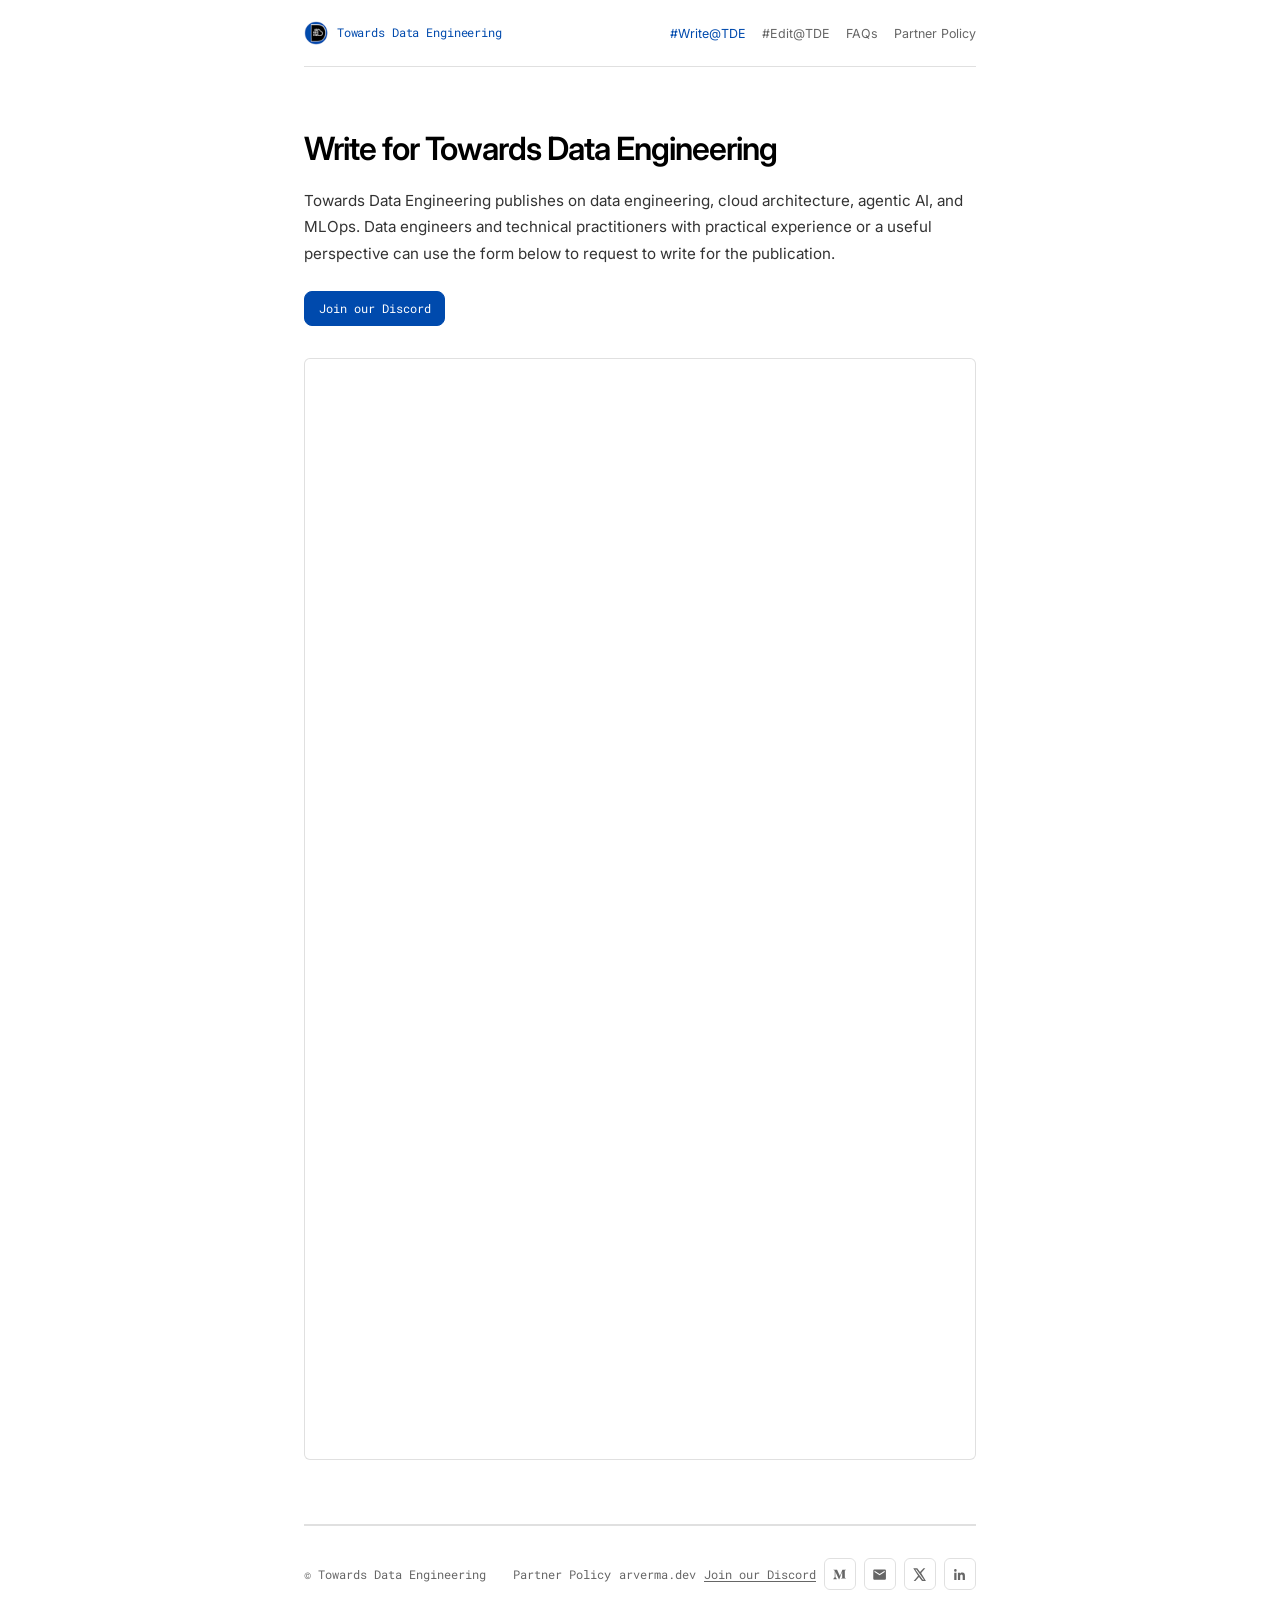
==== index.html @ 9c921762 "feat: improve site SEO metadata and accessibility" ====
<!DOCTYPE html>
<html lang="en">
  <head>
    <meta charset="utf-8" />
    <meta name="viewport" content="width=device-width, initial-scale=1" />
    <title>Write for Us | Towards Data Engineering Medium Publication</title>
    <meta
      name="description"
      content="Write for us at Towards Data Engineering, a Medium publication for practical data engineering, cloud, AI, and MLOps stories."
    />
    <meta name="robots" content="index, follow" />
    <link rel="canonical" href="https://tde.arverma.dev/" />
    <meta property="og:type" content="website" />
    <meta property="og:site_name" content="Towards Data Engineering" />
    <meta property="og:title" content="Write for Us | Towards Data Engineering Medium Publication" />
    <meta
      property="og:description"
      content="Write for us at Towards Data Engineering, a Medium publication for practical data engineering, cloud, AI, and MLOps stories."
    />
    <meta property="og:url" content="https://tde.arverma.dev/" />
    <meta property="og:image" content="https://tde.arverma.dev/assets/icon-192.png" />
    <meta name="twitter:card" content="summary" />
    <meta name="twitter:title" content="Write for Towards Data Engineering" />
    <meta
      name="twitter:description"
      content="Submit a writer request to publish practical data engineering, cloud, AI systems, and MLOps stories."
    />
    <meta name="twitter:image" content="https://tde.arverma.dev/assets/icon-192.png" />
    <script type="application/ld+json">
      {
        "@context": "https://schema.org",
        "@graph": [
          {
            "@type": "Organization",
            "@id": "https://tde.arverma.dev/#organization",
            "name": "Towards Data Engineering",
            "url": "https://tde.arverma.dev/",
            "logo": "https://tde.arverma.dev/assets/icon-192.png",
            "email": "towardsdataengg@gmail.com",
            "sameAs": [
              "https://medium.com/towards-data-engineering",
              "https://x.com/TowardsDataEngg",
              "https://www.linkedin.com/company/towards-data-engineering/"
            ]
          },
          {
            "@type": "WebSite",
            "@id": "https://tde.arverma.dev/#website",
            "url": "https://tde.arverma.dev/",
            "name": "Towards Data Engineering",
            "publisher": { "@id": "https://tde.arverma.dev/#organization" }
          },
          {
            "@type": "WebPage",
            "@id": "https://tde.arverma.dev/#webpage",
            "url": "https://tde.arverma.dev/",
            "name": "Write for Us | Towards Data Engineering Medium Publication",
            "description": "Write for us at Towards Data Engineering, a Medium publication for practical data engineering, cloud, AI, and MLOps stories.",
            "isPartOf": { "@id": "https://tde.arverma.dev/#website" },
            "about": { "@id": "https://tde.arverma.dev/#organization" }
          }
        ]
      }
    </script>
    <link rel="icon" href="assets/favicon-32.png" type="image/png" sizes="32x32" />
    <link rel="icon" href="assets/favicon.png" type="image/png" sizes="any" />
    <link rel="apple-touch-icon" href="assets/apple-touch-icon.png" />
    <link rel="preconnect" href="https://fonts.googleapis.com" />
    <link rel="preconnect" href="https://fonts.gstatic.com" crossorigin />
    <link
      href="https://fonts.googleapis.com/css2?family=Inter:wght@400;500;600&family=Roboto+Mono:wght@400;500&display=swap"
      rel="stylesheet"
    />
    <link rel="stylesheet" href="css/global.css" />
  </head>
  <body>
    <a class="skip-link" href="#main">Skip to content</a>
    <div class="page">
      <nav class="nav" aria-label="Primary">
        <a class="nav-brand" href="/">
          <img
            class="nav-mark"
            src="assets/favicon-32.png"
            width="28"
            height="28"
            alt="Towards Data Engineering logo"
          />
          <span class="nav-logo">Towards Data Engineering</span>
        </a>
        <ul class="nav-links">
          <li><a href="/" aria-current="page">#Write@TDE</a></li>
          <li><a href="editors.html">#Edit@TDE</a></li>
          <li><a href="faqs.html">FAQs</a></li>
          <li><a href="partner-policy.html">Partner Policy</a></li>
        </ul>
      </nav>

      <main id="main">
        <header class="hero">
          <h1 class="hero-name">Write for Towards Data Engineering</h1>
          <p class="hero-bio">
            Towards Data Engineering publishes on data engineering, cloud
            architecture, agentic AI, and MLOps. Data engineers and technical
            practitioners with practical experience or a useful perspective can
            use the form below to request to write for the publication.
          </p>
          <a data-discord-link class="discord-button" href="#">Join our Discord</a>
          <div class="form-embed">
            <iframe
              src="https://docs.google.com/forms/d/e/1FAIpQLSeVCp8TaDkdbPjp7aX94Ck4LaxaVjkb65P8IfoFq_Y25jFF8w/viewform?embedded=true"
              title="Writer request form"
              loading="lazy"
            >
              Loading…
            </iframe>
          </div>
        </header>
      </main>

      <footer class="footer">
        <span>© Towards Data Engineering</span>
        <div class="footer-links">
          <a href="partner-policy.html">Partner Policy</a>
          <a href="https://arverma.dev/">arverma.dev</a>
          <a data-discord-link class="discord-link" href="#">Join our Discord</a>
          <a
            class="icon-link"
            href="https://medium.com/towards-data-engineering"
            target="_blank"
            rel="noopener noreferrer"
            aria-label="Medium"
            title="Medium"
          >
            <svg viewBox="0 0 24 24" aria-hidden="true">
              <path
                d="M4.07 6.18c.1-.4-.1-.8-.5-.95L2.2 4.6v-.35h5.8l4.48 9.85 3.94-9.85H22v.35l-1.55.75c-.13.05-.2.18-.2.32v10.9c0 .14.07.27.2.32l1.5.75v.35h-7.56v-.35l1.56-.76c.15-.07.15-.14.15-.32V7.7l-4.6 11.66h-.62L5.35 7.7v7.82c-.04.3.06.61.28.83l2.06 2.5v.35H2v-.35l2.06-2.5c.21-.22.3-.53.26-.83V6.18z"
              />
            </svg>
          </a>
          <a
            class="icon-link"
            href="mailto:towardsdataengg@gmail.com"
            aria-label="Email"
            title="Email"
          >
            <svg viewBox="0 0 24 24" aria-hidden="true">
              <path
                d="M20 4H4c-1.1 0-2 .9-2 2v12c0 1.1.9 2 2 2h16c1.1 0 2-.9 2-2V6c0-1.1-.9-2-2-2zm0 4-8 5L4 8V6l8 5 8-5v2z"
              />
            </svg>
          </a>
          <a
            class="icon-link"
            href="https://x.com/TowardsDataEngg"
            target="_blank"
            rel="noopener noreferrer"
            aria-label="X"
            title="X"
          >
            <svg viewBox="0 0 24 24" aria-hidden="true">
              <path
                d="M18.24 2H21l-6.55 7.49L22 22h-6.17l-4.83-6.32L5.4 22H2.63l7-8.01L2 2h6.32l4.36 5.78L18.24 2zm-1.08 18.1h1.7L7.01 3.8H5.18l11.98 16.3z"
              />
            </svg>
          </a>
          <a
            class="icon-link"
            href="https://www.linkedin.com/company/towards-data-engineering/posts/?viewAsMember=true"
            target="_blank"
            rel="noopener noreferrer"
            aria-label="LinkedIn"
            title="LinkedIn"
          >
            <svg viewBox="0 0 24 24" aria-hidden="true">
              <path
                d="M20.45 20.45h-3.55v-5.57c0-1.33-.03-3.04-1.85-3.04-1.85 0-2.14 1.45-2.14 2.94v5.67H9.35V9h3.41v1.56h.05c.47-.9 1.63-1.85 3.37-1.85 3.6 0 4.27 2.37 4.27 5.46v6.28zM5.34 7.43a2.06 2.06 0 1 1 0-4.12 2.06 2.06 0 0 1 0 4.12zM7.12 20.45H3.56V9h3.56v11.45z"
              />
            </svg>
          </a>
        </div>
      </footer>
    </div>
    <script src="js/site.js"></script>
  </body>
</html>
---- css/global.css ----
/* Towards Data Engineering — black, white, #004AAD */

:root {
  --bg: #000000;
  --bg-2: #0a0a0a;
  --bg-hover: rgba(255, 255, 255, 0.06);
  --ink: #ffffff;
  --ink-2: rgba(255, 255, 255, 0.72);
  --ink-3: rgba(255, 255, 255, 0.42);
  --rule: rgba(255, 255, 255, 0.14);
  --accent: #004aad;
  --accent-dim: rgba(0, 74, 173, 0.28);
  --radius: 8px;
  --font: "Inter", -apple-system, BlinkMacSystemFont, sans-serif;
  --mono: "Roboto Mono", "SFMono-Regular", Menlo, monospace;
  --max: 736px;
  --pad: clamp(1.25rem, 5vw, 2rem);
  color-scheme: dark;
}

@media (prefers-color-scheme: light) {
  :root {
    --bg: #ffffff;
    --bg-2: #f5f7fa;
    --bg-hover: rgba(0, 74, 173, 0.06);
    --ink: #000000;
    --ink-2: #333333;
    --ink-3: #666666;
    --rule: rgba(0, 0, 0, 0.12);
    --accent: #004aad;
    --accent-dim: rgba(0, 74, 173, 0.1);
    color-scheme: light;
  }
}

*,
*::before,
*::after {
  box-sizing: border-box;
}

body {
  margin: 0;
  font-family: var(--font);
  font-size: 0.95rem;
  line-height: 1.7;
  color: var(--ink);
  background: var(--bg);
  -webkit-font-smoothing: antialiased;
  -moz-osx-font-smoothing: grayscale;
}

a {
  color: var(--ink-2);
  text-decoration: none;
  transition: color 0.15s ease, border-color 0.15s ease, background 0.15s ease;
}

a:hover {
  color: var(--accent);
}

a:focus-visible {
  outline: 2px solid var(--accent);
  outline-offset: 3px;
}

.skip-link {
  position: absolute;
  left: -9999px;
  top: 0;
  z-index: 100;
  padding: 0.5rem 0.85rem;
  background: var(--ink);
  color: var(--bg);
  border-radius: var(--radius);
  font-size: 0.85rem;
}

.skip-link:focus {
  left: var(--pad);
  top: 0.75rem;
}

.page {
  max-width: var(--max);
  margin: 0 auto;
  padding: 0 var(--pad);
  width: 100%;
  overflow-x: clip;
}

/* Nav */

.nav {
  display: flex;
  align-items: center;
  justify-content: space-between;
  gap: 1rem;
  padding-block: 1.25rem;
  border-bottom: 1px solid var(--rule);
}

.nav-brand {
  display: inline-flex;
  align-items: center;
  gap: 0.55rem;
  flex: 0 1 auto;
  min-width: 0;
  color: var(--accent);
}

.nav-brand:hover {
  color: var(--accent);
  opacity: 0.9;
}

.nav-mark {
  width: 1.5rem;
  height: 1.5rem;
  border-radius: 50%;
  flex-shrink: 0;
  display: block;
}

.nav-logo {
  font-family: var(--mono);
  font-size: 0.78rem;
  color: inherit;
  letter-spacing: -0.01em;
  line-height: 1.2;
  white-space: nowrap;
  overflow: hidden;
  text-overflow: ellipsis;
}

.nav-links {
  display: flex;
  align-items: center;
  gap: 1rem;
  list-style: none;
  margin: 0;
  padding: 0;
  flex: 0 1 auto;
  min-width: 0;
}

.nav-links a {
  display: inline-flex;
  align-items: center;
  font-size: 0.78rem;
  line-height: 1.2;
  color: var(--ink-3);
  white-space: nowrap;
}

.nav-links a:hover,
.nav-links a[aria-current="page"] {
  color: var(--accent);
}

/* Hero / sections */

.hero {
  padding-block: clamp(2.5rem, 6vw, 4rem);
  border-bottom: 1px solid var(--rule);
}

.hero-role {
  margin: 0 0 0.75rem;
  font-family: var(--mono);
  font-size: 0.78rem;
  font-weight: 400;
  color: var(--accent);
  text-transform: uppercase;
  letter-spacing: 0.06em;
}

.hero-name {
  margin: 0 0 1.25rem;
  font-size: clamp(1.6rem, 5vw, 2rem);
  font-weight: 600;
  letter-spacing: -0.03em;
  line-height: 1.15;
  color: var(--ink);
}

.hero-bio {
  margin: 0;
  max-width: none;
  color: var(--ink-2);
  line-height: 1.75;
}

.hero .form-embed {
  margin-top: 2rem;
}

.section {
  padding-block: 2.75rem;
  border-bottom: 1px solid var(--rule);
}

.section:last-of-type {
  border-bottom: none;
}

.section-label {
  margin: 0 0 1.5rem;
  font-family: var(--mono);
  font-size: 0.68rem;
  font-weight: 400;
  color: var(--ink-3);
  text-transform: uppercase;
  letter-spacing: 0.1em;
}

.section-title {
  margin: 0 0 0.75rem;
  font-size: 1.15rem;
  font-weight: 600;
  letter-spacing: -0.02em;
  color: var(--ink);
}

.section-body {
  margin: 0;
  color: var(--ink-2);
  line-height: 1.75;
  max-width: none;
}

.policy-section {
  padding-block: 2rem;
}

.policy-section .section-title {
  font-size: 1.05rem;
}

.discord-link {
  color: var(--ink-2);
  text-decoration: underline;
  text-underline-offset: 2px;
}

.discord-link:hover {
  color: var(--accent);
}

.discord-button {
  display: inline-flex;
  align-items: center;
  justify-content: center;
  margin-top: 1.5rem;
  padding: 0.6rem 0.85rem;
  border: 1px solid var(--accent);
  border-radius: var(--radius);
  background: var(--accent);
  color: #ffffff;
  font-family: var(--mono);
  font-size: 0.72rem;
  line-height: 1.2;
}

.discord-button:hover {
  background: transparent;
  color: var(--accent);
}

.coming-soon {
  padding-block: clamp(2.5rem, 6vw, 4rem);
  border-bottom: none;
}

.page-intro {
  padding-block: clamp(2rem, 5vw, 3rem) 1.5rem;
  border-bottom: none;
}

.page-intro .hero-name {
  margin-bottom: 0.85rem;
}

/* Accordion (details/summary) */

.accordion {
  border-bottom: 1px solid var(--rule);
}

.accordion > summary {
  display: flex;
  align-items: center;
  justify-content: space-between;
  gap: 1rem;
  list-style: none;
  cursor: pointer;
  padding-block: 1.25rem;
  font-size: 1.15rem;
  font-weight: 600;
  letter-spacing: -0.03em;
  color: var(--ink);
  transition: color 0.15s ease;
}

.accordion > summary span {
  padding-bottom: 0.15rem;
  background-image: linear-gradient(var(--accent), var(--accent));
  background-repeat: no-repeat;
  background-size: 1.35rem 1px;
  background-position: left bottom;
}

.accordion > summary::-webkit-details-marker {
  display: none;
}

.accordion > summary::after {
  content: "+";
  flex-shrink: 0;
  font-family: var(--mono);
  font-size: 0.85rem;
  font-weight: 400;
  color: var(--ink-3);
  transition: color 0.15s ease;
}

.accordion[open] > summary::after {
  content: "−";
  color: var(--accent);
}

.accordion > summary:hover,
.accordion > summary:hover::after {
  color: var(--accent);
}

.accordion > summary:focus-visible {
  outline: 2px solid var(--accent);
  outline-offset: 3px;
}

.accordion-body {
  padding-bottom: 1.75rem;
}

/* FAQ rows */

.faq {
  list-style: none;
  margin: 0;
  padding: 0;
}

.faq li {
  padding-block: 0.85rem;
  padding-inline: 0.5rem;
  margin-inline: -0.5rem;
  border-top: 1px solid var(--rule);
  border-radius: 6px;
}

.faq li:last-child {
  border-bottom: 1px solid var(--rule);
}

.faq-q {
  display: flex;
  align-items: center;
  gap: 0.55rem;
  margin: 0 0 0.45rem;
  font-size: 1rem;
  font-weight: 600;
  letter-spacing: -0.02em;
  color: var(--ink);
  line-height: 1.35;
}

.faq-q::before {
  content: "";
  flex: 0 0 0.55rem;
  height: 1px;
  background: var(--accent);
}

.faq-a {
  margin: 0;
  font-size: 0.88rem;
  color: var(--ink-2);
  line-height: 1.6;
}

.faq-a a {
  color: var(--ink);
  text-decoration: underline;
  text-underline-offset: 2px;
}

.faq-a a:hover {
  color: var(--accent);
}

/* Hairline checklist */

.checklist {
  list-style: none;
  margin: 0;
  padding: 0;
}

.checklist li {
  padding-block: 0.75rem;
  padding-inline: 0.5rem;
  margin-inline: -0.5rem;
  border-top: 1px solid var(--rule);
  border-radius: 6px;
  color: var(--ink-2);
  font-size: 0.9rem;
  line-height: 1.55;
  transition: background 0.15s ease;
}

.checklist li:last-child {
  border-bottom: 1px solid var(--rule);
}

.checklist li:hover {
  background: var(--bg-hover);
}

.checklist a {
  color: var(--ink);
  text-decoration: underline;
  text-underline-offset: 2px;
}

.checklist a:hover {
  color: var(--accent);
}

.mono-note {
  margin: 1.5rem 0 0;
  font-family: var(--mono);
  font-size: 0.72rem;
  color: var(--ink-3);
  line-height: 1.65;
}

.mono-note a {
  color: var(--ink-2);
}

.mono-note a:hover {
  color: var(--accent);
}

/* Form iframe */

.form-embed {
  width: 100%;
  max-width: 100%;
  border: 1px solid var(--rule);
  border-radius: 6px;
  overflow-x: auto;
  -webkit-overflow-scrolling: touch;
  background: #fff;
}

.form-embed iframe {
  display: block;
  width: 100%;
  max-width: 100%;
  min-width: 0;
  height: min(1600px, 85vh);
  min-height: 1100px;
  border: 0;
}

/* Footer */

.footer {
  display: flex;
  align-items: center;
  justify-content: space-between;
  gap: 1rem;
  flex-wrap: wrap;
  padding-block: 2rem;
  border-top: 1px solid var(--rule);
  font-family: var(--mono);
  font-size: 0.72rem;
  color: var(--ink-3);
}

.footer-links {
  display: flex;
  flex-wrap: wrap;
  align-items: center;
  gap: 0.5rem;
}

.footer a {
  color: var(--ink-3);
}

.footer a:hover {
  color: var(--accent);
}

.icon-link {
  display: inline-flex;
  align-items: center;
  justify-content: center;
  width: 2rem;
  height: 2rem;
  border: 1px solid var(--rule);
  border-radius: 6px;
  color: var(--ink-2);
  transition: color 0.15s ease, border-color 0.15s ease, background 0.15s ease;
}

.icon-link:hover {
  color: var(--accent);
  border-color: var(--accent);
  background: var(--accent-dim);
}

.icon-link svg {
  width: 0.95rem;
  height: 0.95rem;
  fill: currentColor;
}

/* Tablet */
@media (max-width: 900px) {
  :root {
    --max: 680px;
  }
}

/* Tablet and below — nav wraps cleanly */
@media (max-width: 720px) {
  .nav {
    flex-wrap: wrap;
    row-gap: 0.75rem;
  }

  .nav-brand {
    flex: 1 1 auto;
  }

  .nav-links {
    flex: 1 1 100%;
    justify-content: flex-start;
    gap: 0.35rem;
    overflow-x: auto;
    -webkit-overflow-scrolling: touch;
    scrollbar-width: none;
    padding-bottom: 0.15rem;
  }

  .nav-links::-webkit-scrollbar {
    display: none;
  }

  .nav-links a {
    padding: 0.45rem 0.55rem;
    margin-inline: -0.15rem;
    border-radius: 6px;
  }

  .nav-links a[aria-current="page"] {
    background: var(--accent-dim);
  }

  .form-embed iframe {
    height: 1400px;
    min-height: 1000px;
  }

  .footer {
    gap: 1.25rem;
  }
}

/* Phone */
@media (max-width: 480px) {
  :root {
    --pad: 1rem;
    --max: 100%;
  }

  body {
    font-size: 0.92rem;
  }

  .nav {
    padding-block: 1rem;
  }

  .nav-logo {
    font-size: 0.72rem;
  }

  .nav-links {
    gap: 0.15rem;
  }

  .nav-links a {
    font-size: 0.72rem;
    padding: 0.5rem 0.45rem;
  }

  .hero-name {
    font-size: clamp(1.4rem, 7vw, 1.75rem);
  }

  .hero-bio,
  .section-body {
    max-width: none;
  }

  .faq li,
  .checklist li {
    padding-inline: 0.25rem;
    margin-inline: -0.25rem;
  }

  .faq-q {
    font-size: 0.92rem;
  }

  .faq-a {
    font-size: 0.85rem;
  }

  .accordion > summary {
    padding-block: 1.1rem;
    font-size: 1.02rem;
    min-height: 2.75rem;
  }

  .form-embed iframe {
    height: 1250px;
    min-height: 900px;
  }

  .footer {
    flex-direction: column;
    align-items: flex-start;
    padding-block: 1.5rem;
  }

  .icon-link {
    width: 2.4rem;
    height: 2.4rem;
  }

  .mono-note {
    margin-bottom: 0.5rem;
    word-break: break-word;
  }
}

/* Very small phones */
@media (max-width: 360px) {
  .nav-logo {
    max-width: 9.5rem;
  }

  .nav-links a {
    padding-inline: 0.35rem;
  }
}

@media (prefers-reduced-motion: reduce) {
  *,
  *::before,
  *::after {
    transition: none !important;
    animation: none !important;
  }
}
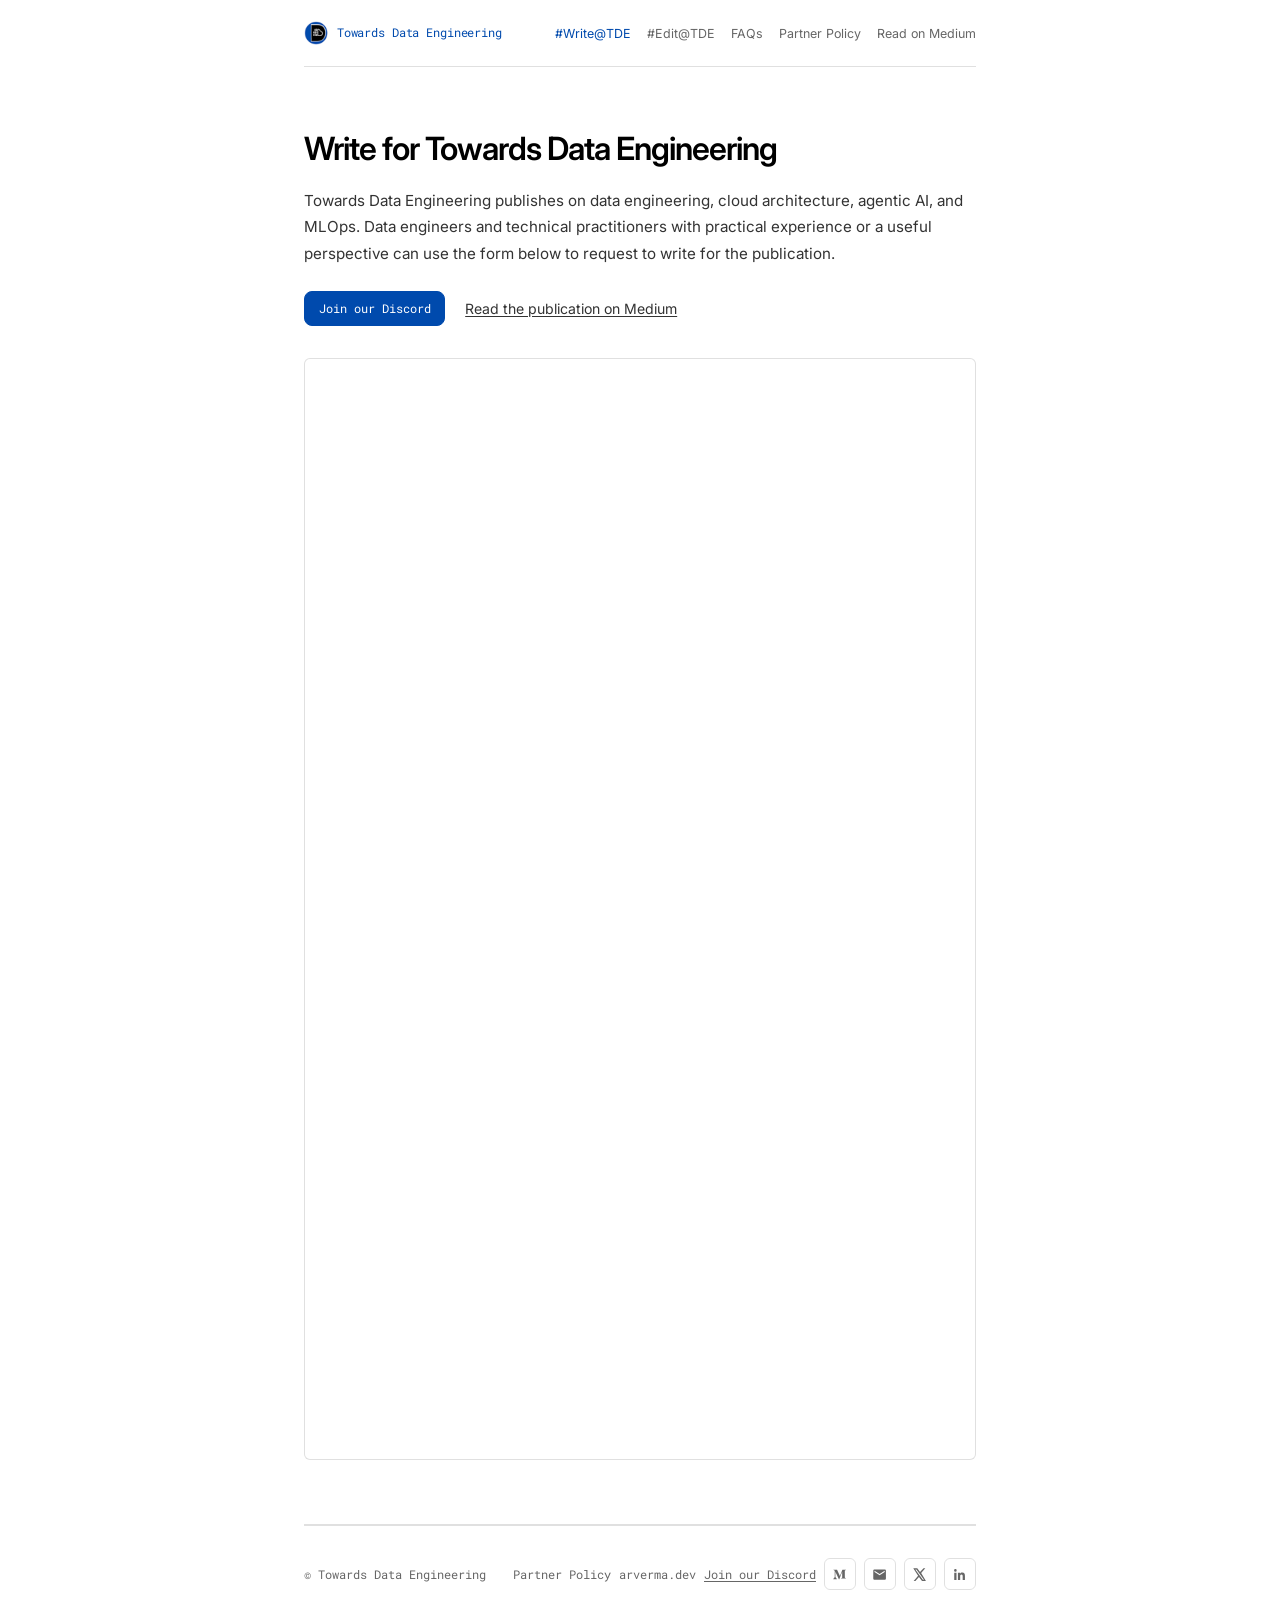
==== commit 1beb565c: "feat: add Medium publication link to navigation and hero - Add 'Read on Medium' link to primary navi" ====
--- a/index.html
+++ b/index.html
@@ -18,14 +18,17 @@
       content="Write for us at Towards Data Engineering, a Medium publication for practical data engineering, cloud, AI, and MLOps stories."
     />
     <meta property="og:url" content="https://tde.arverma.dev/" />
-    <meta property="og:image" content="https://tde.arverma.dev/assets/icon-192.png" />
-    <meta name="twitter:card" content="summary" />
+    <meta property="og:image" content="https://tde.arverma.dev/assets/og-image.png" />
+    <meta property="og:image:width" content="1200" />
+    <meta property="og:image:height" content="630" />
+    <meta property="og:image:type" content="image/png" />
+    <meta name="twitter:card" content="summary_large_image" />
     <meta name="twitter:title" content="Write for Towards Data Engineering" />
     <meta
       name="twitter:description"
       content="Submit a writer request to publish practical data engineering, cloud, AI systems, and MLOps stories."
     />
-    <meta name="twitter:image" content="https://tde.arverma.dev/assets/icon-192.png" />
+    <meta name="twitter:image" content="https://tde.arverma.dev/assets/og-image.png" />
     <script type="application/ld+json">
       {
         "@context": "https://schema.org",
@@ -92,6 +95,7 @@
           <li><a href="editors.html">#Edit@TDE</a></li>
           <li><a href="faqs.html">FAQs</a></li>
           <li><a href="partner-policy.html">Partner Policy</a></li>
+          <li><a href="https://medium.com/towards-data-engineering" target="_blank" rel="noopener">Read on Medium</a></li>
         </ul>
       </nav>
 
@@ -104,7 +108,10 @@
             practitioners with practical experience or a useful perspective can
             use the form below to request to write for the publication.
           </p>
-          <a data-discord-link class="discord-button" href="#">Join our Discord</a>
+          <div class="hero-actions">
+            <a data-discord-link class="discord-button" href="#">Join our Discord</a>
+            <a class="medium-link" href="https://medium.com/towards-data-engineering" target="_blank" rel="noopener">Read the publication on Medium</a>
+          </div>
           <div class="form-embed">
             <iframe
               src="https://docs.google.com/forms/d/e/1FAIpQLSeVCp8TaDkdbPjp7aX94Ck4LaxaVjkb65P8IfoFq_Y25jFF8w/viewform?embedded=true"
--- a/css/global.css
+++ b/css/global.css
@@ -248,11 +248,18 @@
   color: var(--accent);
 }
 
+.hero-actions {
+  display: flex;
+  align-items: center;
+  gap: 1.25rem;
+  margin-top: 1.5rem;
+  flex-wrap: wrap;
+}
+
 .discord-button {
   display: inline-flex;
   align-items: center;
   justify-content: center;
-  margin-top: 1.5rem;
   padding: 0.6rem 0.85rem;
   border: 1px solid var(--accent);
   border-radius: var(--radius);
@@ -265,6 +272,17 @@
 
 .discord-button:hover {
   background: transparent;
+  color: var(--accent);
+}
+
+.medium-link {
+  color: var(--ink-2);
+  text-decoration: underline;
+  text-underline-offset: 2px;
+  font-size: 0.88rem;
+}
+
+.medium-link:hover {
   color: var(--accent);
 }
 
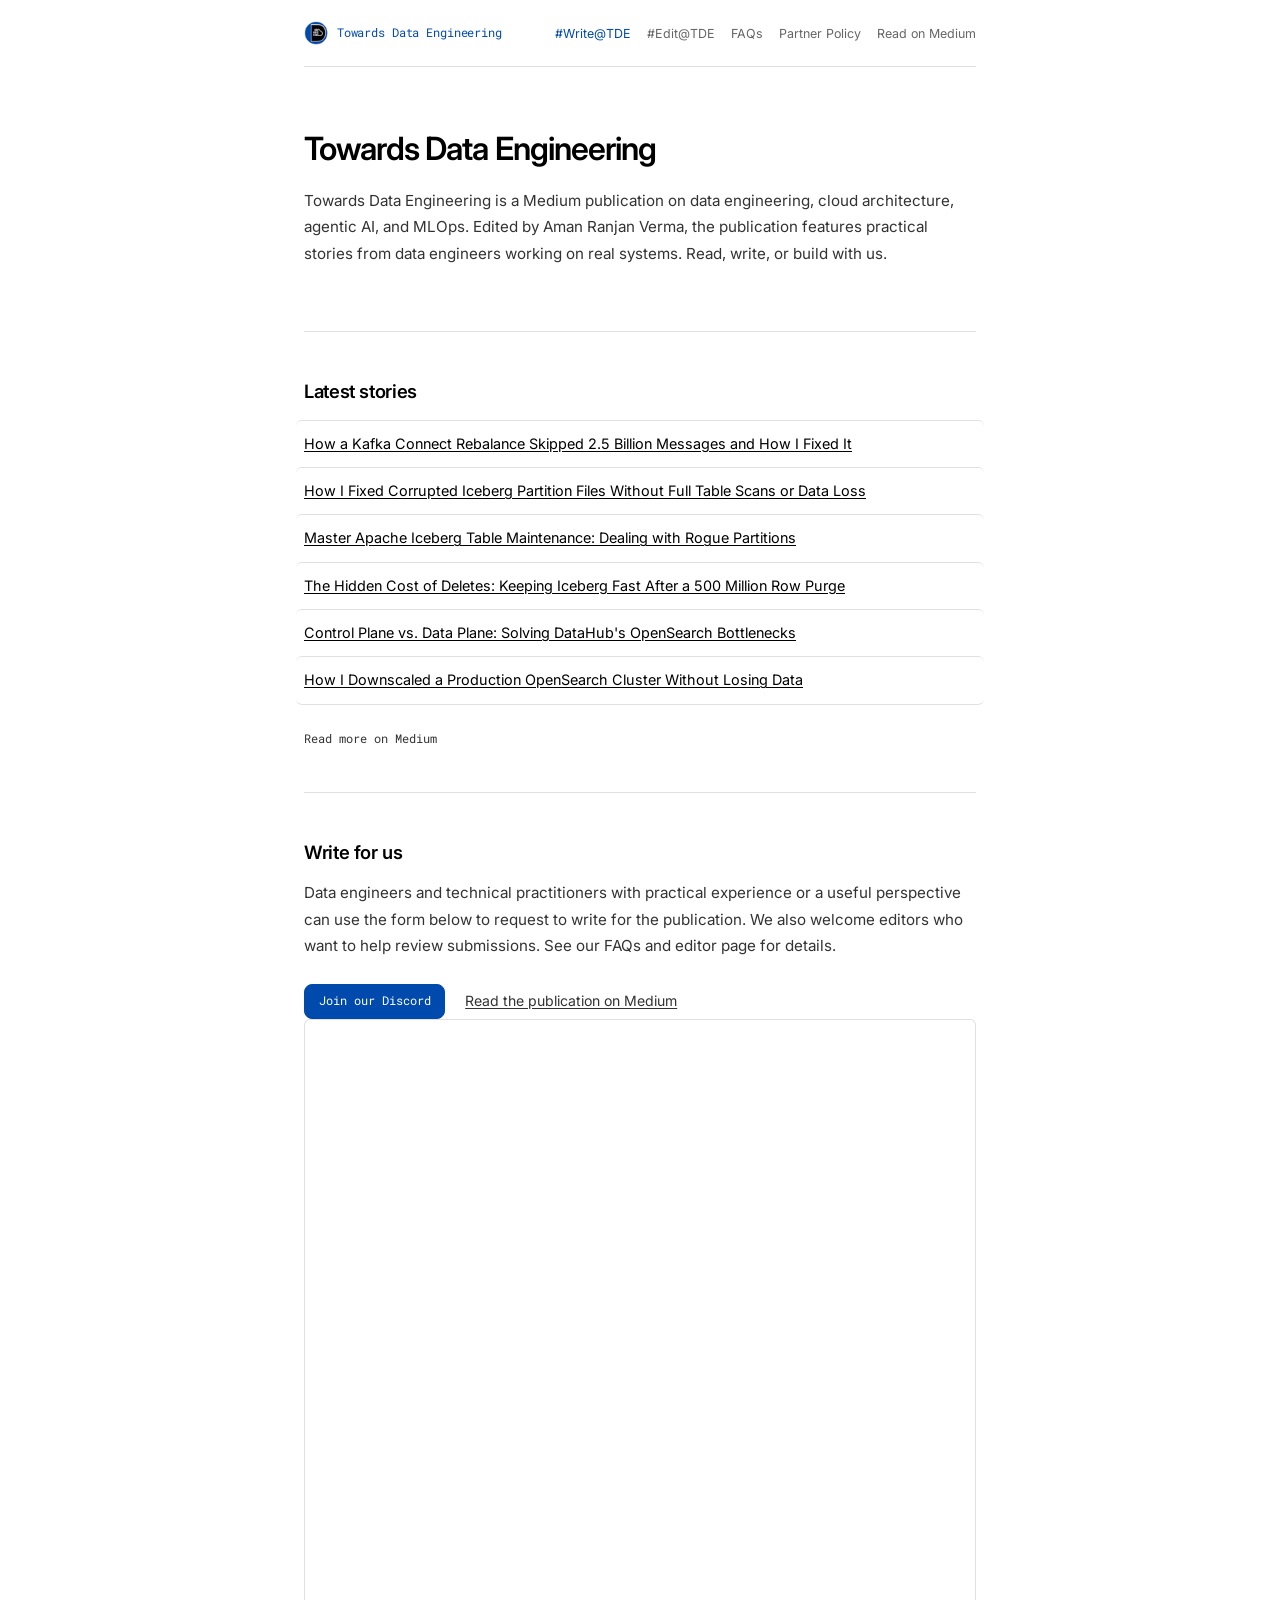
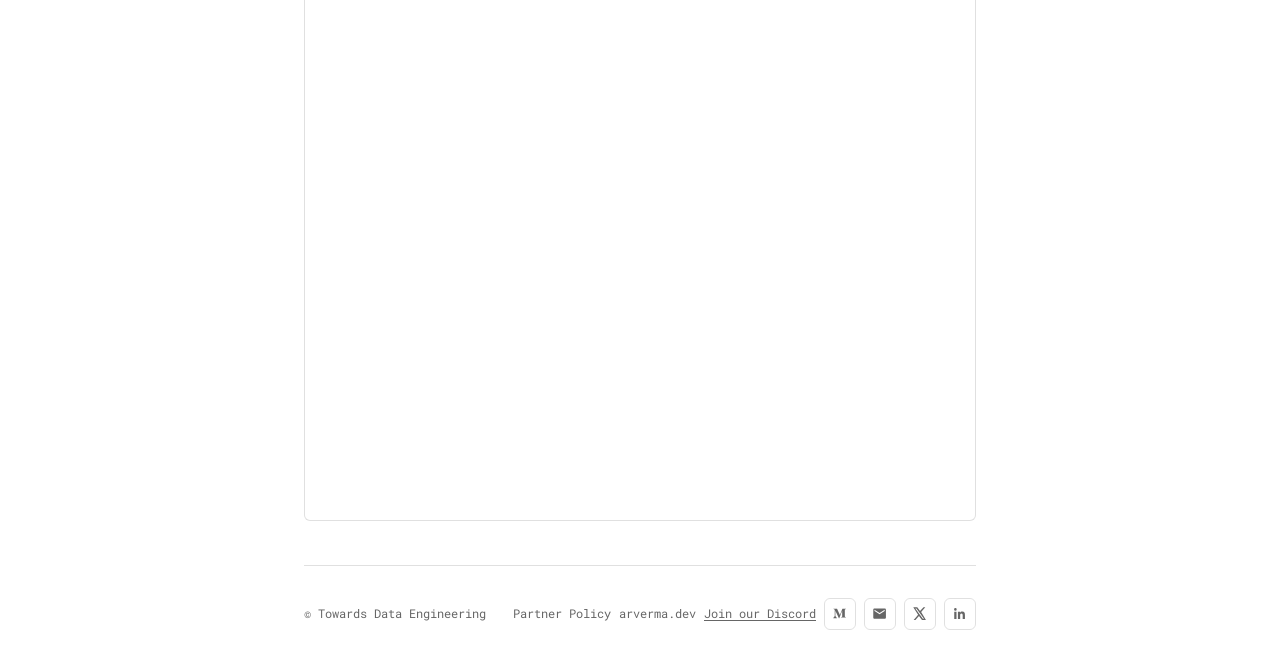
==== commit bcf55e3a: "feat: transform TDE home into publication showcase with SEO improvements - Update title and meta: ma" ====
--- a/index.html
+++ b/index.html
@@ -3,19 +3,19 @@
   <head>
     <meta charset="utf-8" />
     <meta name="viewport" content="width=device-width, initial-scale=1" />
-    <title>Write for Us | Towards Data Engineering Medium Publication</title>
+    <title>Towards Data Engineering | Data Engineering on Medium</title>
     <meta
       name="description"
-      content="Write for us at Towards Data Engineering, a Medium publication for practical data engineering, cloud, AI, and MLOps stories."
+      content="Towards Data Engineering is a Medium publication on data engineering, cloud, AI and MLOps. Read the latest stories or write for us."
     />
     <meta name="robots" content="index, follow" />
     <link rel="canonical" href="https://tde.arverma.dev/" />
     <meta property="og:type" content="website" />
     <meta property="og:site_name" content="Towards Data Engineering" />
-    <meta property="og:title" content="Write for Us | Towards Data Engineering Medium Publication" />
+    <meta property="og:title" content="Towards Data Engineering | Data Engineering on Medium" />
     <meta
       property="og:description"
-      content="Write for us at Towards Data Engineering, a Medium publication for practical data engineering, cloud, AI, and MLOps stories."
+      content="Towards Data Engineering is a Medium publication on data engineering, cloud, AI and MLOps. Read the latest stories or write for us."
     />
     <meta property="og:url" content="https://tde.arverma.dev/" />
     <meta property="og:image" content="https://tde.arverma.dev/assets/og-image.png" />
@@ -40,6 +40,13 @@
             "url": "https://tde.arverma.dev/",
             "logo": "https://tde.arverma.dev/assets/icon-192.png",
             "email": "towardsdataengg@gmail.com",
+            "founder": {
+              "@type": "Person",
+              "@id": "https://arverma.dev/#person",
+              "name": "Aman Ranjan Verma",
+              "url": "https://arverma.dev/",
+              "sameAs": ["https://x.com/100pebhari"]
+            },
             "sameAs": [
               "https://medium.com/towards-data-engineering",
               "https://x.com/TowardsDataEngg",
@@ -57,8 +64,8 @@
             "@type": "WebPage",
             "@id": "https://tde.arverma.dev/#webpage",
             "url": "https://tde.arverma.dev/",
-            "name": "Write for Us | Towards Data Engineering Medium Publication",
-            "description": "Write for us at Towards Data Engineering, a Medium publication for practical data engineering, cloud, AI, and MLOps stories.",
+            "name": "Towards Data Engineering | Data Engineering on Medium",
+            "description": "Towards Data Engineering is a Medium publication on data engineering, cloud, AI and MLOps. Read the latest stories or write for us.",
             "isPartOf": { "@id": "https://tde.arverma.dev/#website" },
             "about": { "@id": "https://tde.arverma.dev/#organization" }
           }
@@ -101,12 +108,35 @@
 
       <main id="main">
         <header class="hero">
-          <h1 class="hero-name">Write for Towards Data Engineering</h1>
+          <h1 class="hero-name">Towards Data Engineering</h1>
           <p class="hero-bio">
-            Towards Data Engineering publishes on data engineering, cloud
-            architecture, agentic AI, and MLOps. Data engineers and technical
-            practitioners with practical experience or a useful perspective can
-            use the form below to request to write for the publication.
+            Towards Data Engineering is a Medium publication on data engineering, cloud architecture, agentic AI, and MLOps. 
+            Edited by <a href="https://arverma.dev/">Aman Ranjan Verma</a>, the publication features practical stories from 
+            data engineers working on real systems. Read, write, or build with us.
+          </p>
+        </header>
+
+        <section class="section">
+          <h2 class="section-title">Latest stories</h2>
+          <ul class="checklist">
+            <li><a href="https://medium.com/towards-data-engineering/how-a-kafka-connect-rebalance-skipped-2-5-billion-messages-and-how-i-fixed-it-5cedd175fe69" target="_blank" rel="noopener">How a Kafka Connect Rebalance Skipped 2.5 Billion Messages and How I Fixed It</a></li>
+            <li><a href="https://medium.com/towards-data-engineering/how-i-fixed-corrupted-iceberg-partition-files-without-full-table-scans-or-data-loss-b58343f0c0a6" target="_blank" rel="noopener">How I Fixed Corrupted Iceberg Partition Files Without Full Table Scans or Data Loss</a></li>
+            <li><a href="https://medium.com/towards-data-engineering/master-apache-iceberg-table-maintenance-dealing-with-rogue-partitions-1fef0a1c0b42" target="_blank" rel="noopener">Master Apache Iceberg Table Maintenance: Dealing with Rogue Partitions</a></li>
+            <li><a href="https://medium.com/towards-data-engineering/the-hidden-cost-of-deletes-keeping-iceberg-fast-after-a-500-million-row-purge-e5c6e1a8c91a" target="_blank" rel="noopener">The Hidden Cost of Deletes: Keeping Iceberg Fast After a 500 Million Row Purge</a></li>
+            <li><a href="https://medium.com/towards-data-engineering/control-plane-vs-data-plane-solving-datahubs-opensearch-bottlenecks-a52c9aa24d97" target="_blank" rel="noopener">Control Plane vs. Data Plane: Solving DataHub's OpenSearch Bottlenecks</a></li>
+            <li><a href="https://medium.com/towards-data-engineering/how-i-downscaled-a-production-opensearch-cluster-without-losing-data-or-my-sanity-dd53088e476b" target="_blank" rel="noopener">How I Downscaled a Production OpenSearch Cluster Without Losing Data</a></li>
+          </ul>
+          <p class="mono-note">
+            <a href="https://medium.com/towards-data-engineering" target="_blank" rel="noopener">Read more on Medium</a>
+          </p>
+        </section>
+
+        <section class="section">
+          <h2 class="section-title">Write for us</h2>
+          <p class="section-body">
+            Data engineers and technical practitioners with practical experience or a useful perspective can 
+            use the form below to request to write for the publication. We also welcome editors who want to help 
+            review submissions. See our <a href="faqs.html">FAQs</a> and <a href="editors.html">editor page</a> for details.
           </p>
           <div class="hero-actions">
             <a data-discord-link class="discord-button" href="#">Join our Discord</a>
@@ -121,7 +151,7 @@
               Loading…
             </iframe>
           </div>
-        </header>
+        </section>
       </main>
 
       <footer class="footer">
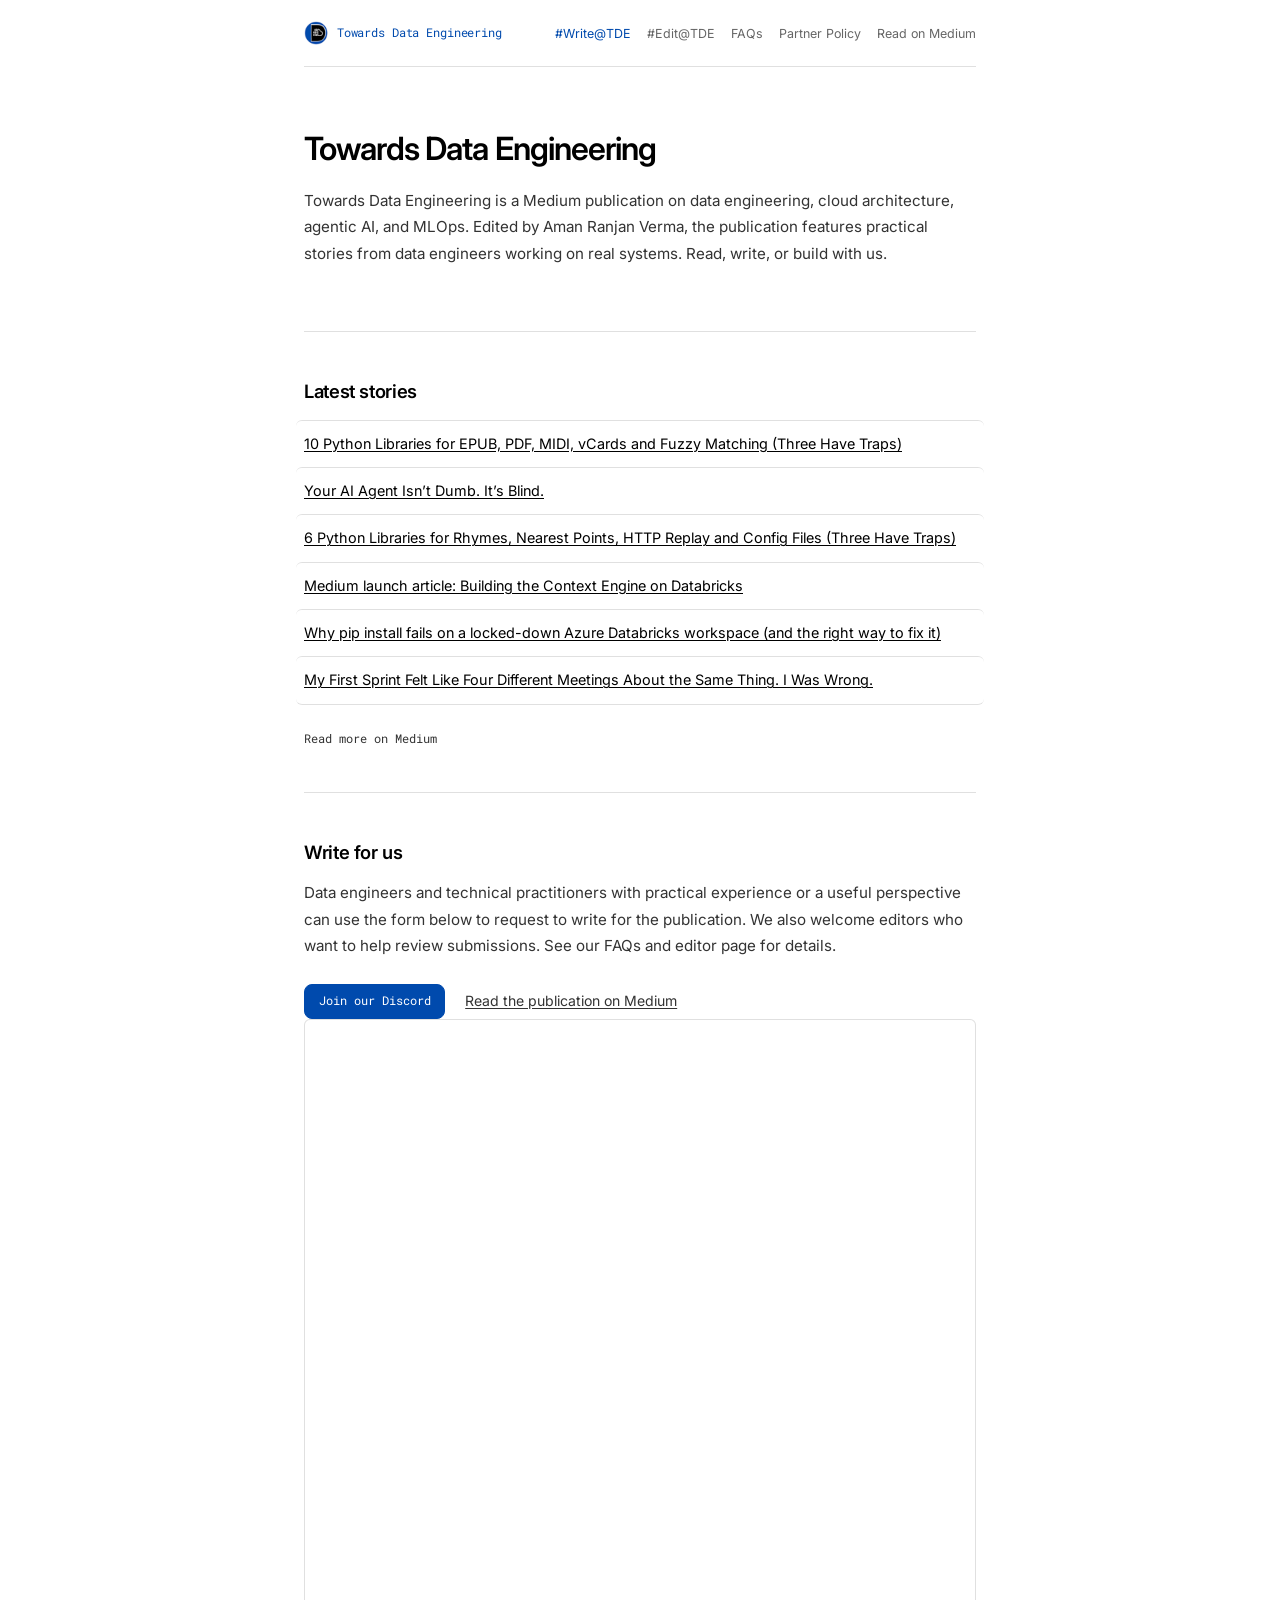
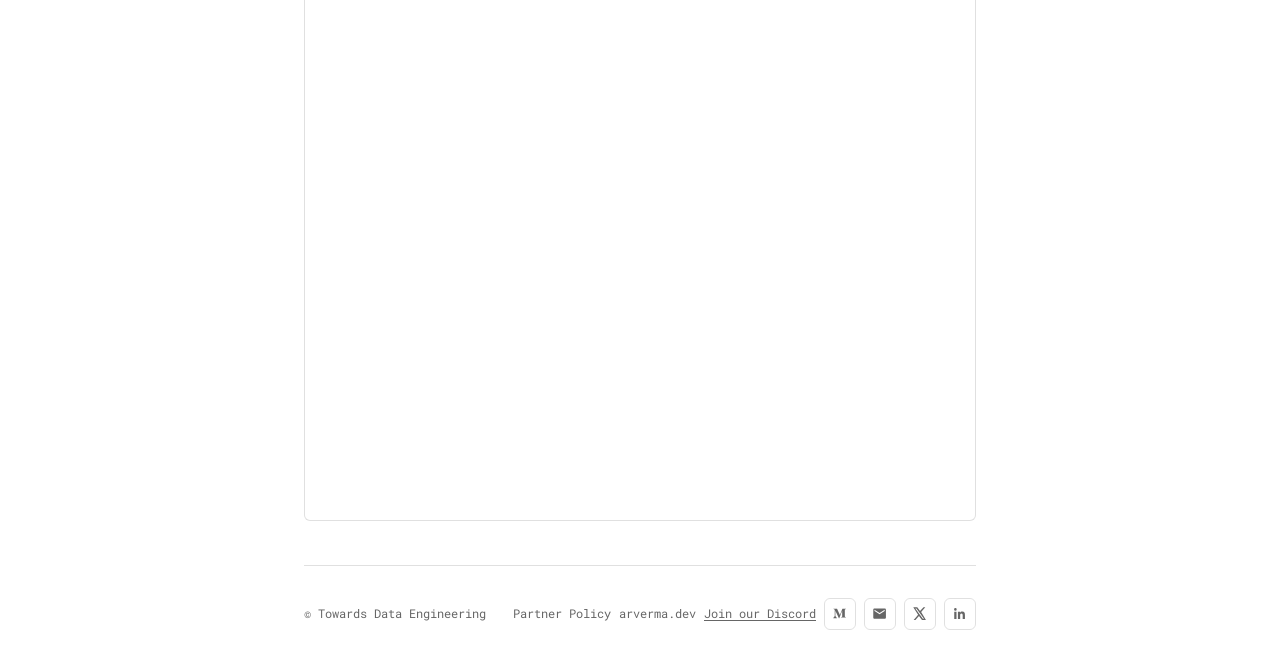
==== commit d4f087c1: "feat: auto-update latest stories from Medium RSS feed - Add HTML markers around stories list for aut" ====
--- a/index.html
+++ b/index.html
@@ -118,14 +118,16 @@
 
         <section class="section">
           <h2 class="section-title">Latest stories</h2>
+          <!-- LATEST_STORIES_START -->
           <ul class="checklist">
-            <li><a href="https://medium.com/towards-data-engineering/how-a-kafka-connect-rebalance-skipped-2-5-billion-messages-and-how-i-fixed-it-5cedd175fe69" target="_blank" rel="noopener">How a Kafka Connect Rebalance Skipped 2.5 Billion Messages and How I Fixed It</a></li>
-            <li><a href="https://medium.com/towards-data-engineering/how-i-fixed-corrupted-iceberg-partition-files-without-full-table-scans-or-data-loss-b58343f0c0a6" target="_blank" rel="noopener">How I Fixed Corrupted Iceberg Partition Files Without Full Table Scans or Data Loss</a></li>
-            <li><a href="https://medium.com/towards-data-engineering/master-apache-iceberg-table-maintenance-dealing-with-rogue-partitions-1fef0a1c0b42" target="_blank" rel="noopener">Master Apache Iceberg Table Maintenance: Dealing with Rogue Partitions</a></li>
-            <li><a href="https://medium.com/towards-data-engineering/the-hidden-cost-of-deletes-keeping-iceberg-fast-after-a-500-million-row-purge-e5c6e1a8c91a" target="_blank" rel="noopener">The Hidden Cost of Deletes: Keeping Iceberg Fast After a 500 Million Row Purge</a></li>
-            <li><a href="https://medium.com/towards-data-engineering/control-plane-vs-data-plane-solving-datahubs-opensearch-bottlenecks-a52c9aa24d97" target="_blank" rel="noopener">Control Plane vs. Data Plane: Solving DataHub's OpenSearch Bottlenecks</a></li>
-            <li><a href="https://medium.com/towards-data-engineering/how-i-downscaled-a-production-opensearch-cluster-without-losing-data-or-my-sanity-dd53088e476b" target="_blank" rel="noopener">How I Downscaled a Production OpenSearch Cluster Without Losing Data</a></li>
+            <li><a href="https://medium.com/towards-data-engineering/10-python-libraries-for-epub-pdf-midi-vcards-and-fuzzy-matching-three-have-traps-aa771a74d445" target="_blank" rel="noopener">10 Python Libraries for EPUB, PDF, MIDI, vCards and Fuzzy Matching (Three Have Traps)</a></li>
+            <li><a href="https://medium.com/towards-data-engineering/your-ai-agent-isnt-dumb-it-s-blind-8e87c0ddb0e2" target="_blank" rel="noopener">Your AI Agent Isn’t Dumb. It’s Blind.</a></li>
+            <li><a href="https://medium.com/towards-data-engineering/6-python-libraries-for-rhymes-nearest-points-http-replay-and-config-files-three-have-traps-b0e59f394656" target="_blank" rel="noopener">6 Python Libraries for Rhymes, Nearest Points, HTTP Replay and Config Files (Three Have Traps)</a></li>
+            <li><a href="https://medium.com/towards-data-engineering/medium-launch-article-building-the-context-engine-on-databricks-e37c75dc2c98" target="_blank" rel="noopener">Medium launch article: Building the Context Engine on Databricks</a></li>
+            <li><a href="https://medium.com/towards-data-engineering/why-pip-install-fails-on-a-locked-down-azure-databricks-workspace-and-the-right-way-to-fix-it-8da2a2d6ceef" target="_blank" rel="noopener">Why pip install fails on a locked-down Azure Databricks workspace (and the right way to fix it)</a></li>
+            <li><a href="https://medium.com/towards-data-engineering/my-first-sprint-felt-like-four-different-meetings-about-the-same-thing-i-was-wrong-7e61a9b43836" target="_blank" rel="noopener">My First Sprint Felt Like Four Different Meetings About the Same Thing. I Was Wrong.</a></li>
           </ul>
+          <!-- LATEST_STORIES_END -->
           <p class="mono-note">
             <a href="https://medium.com/towards-data-engineering" target="_blank" rel="noopener">Read more on Medium</a>
           </p>
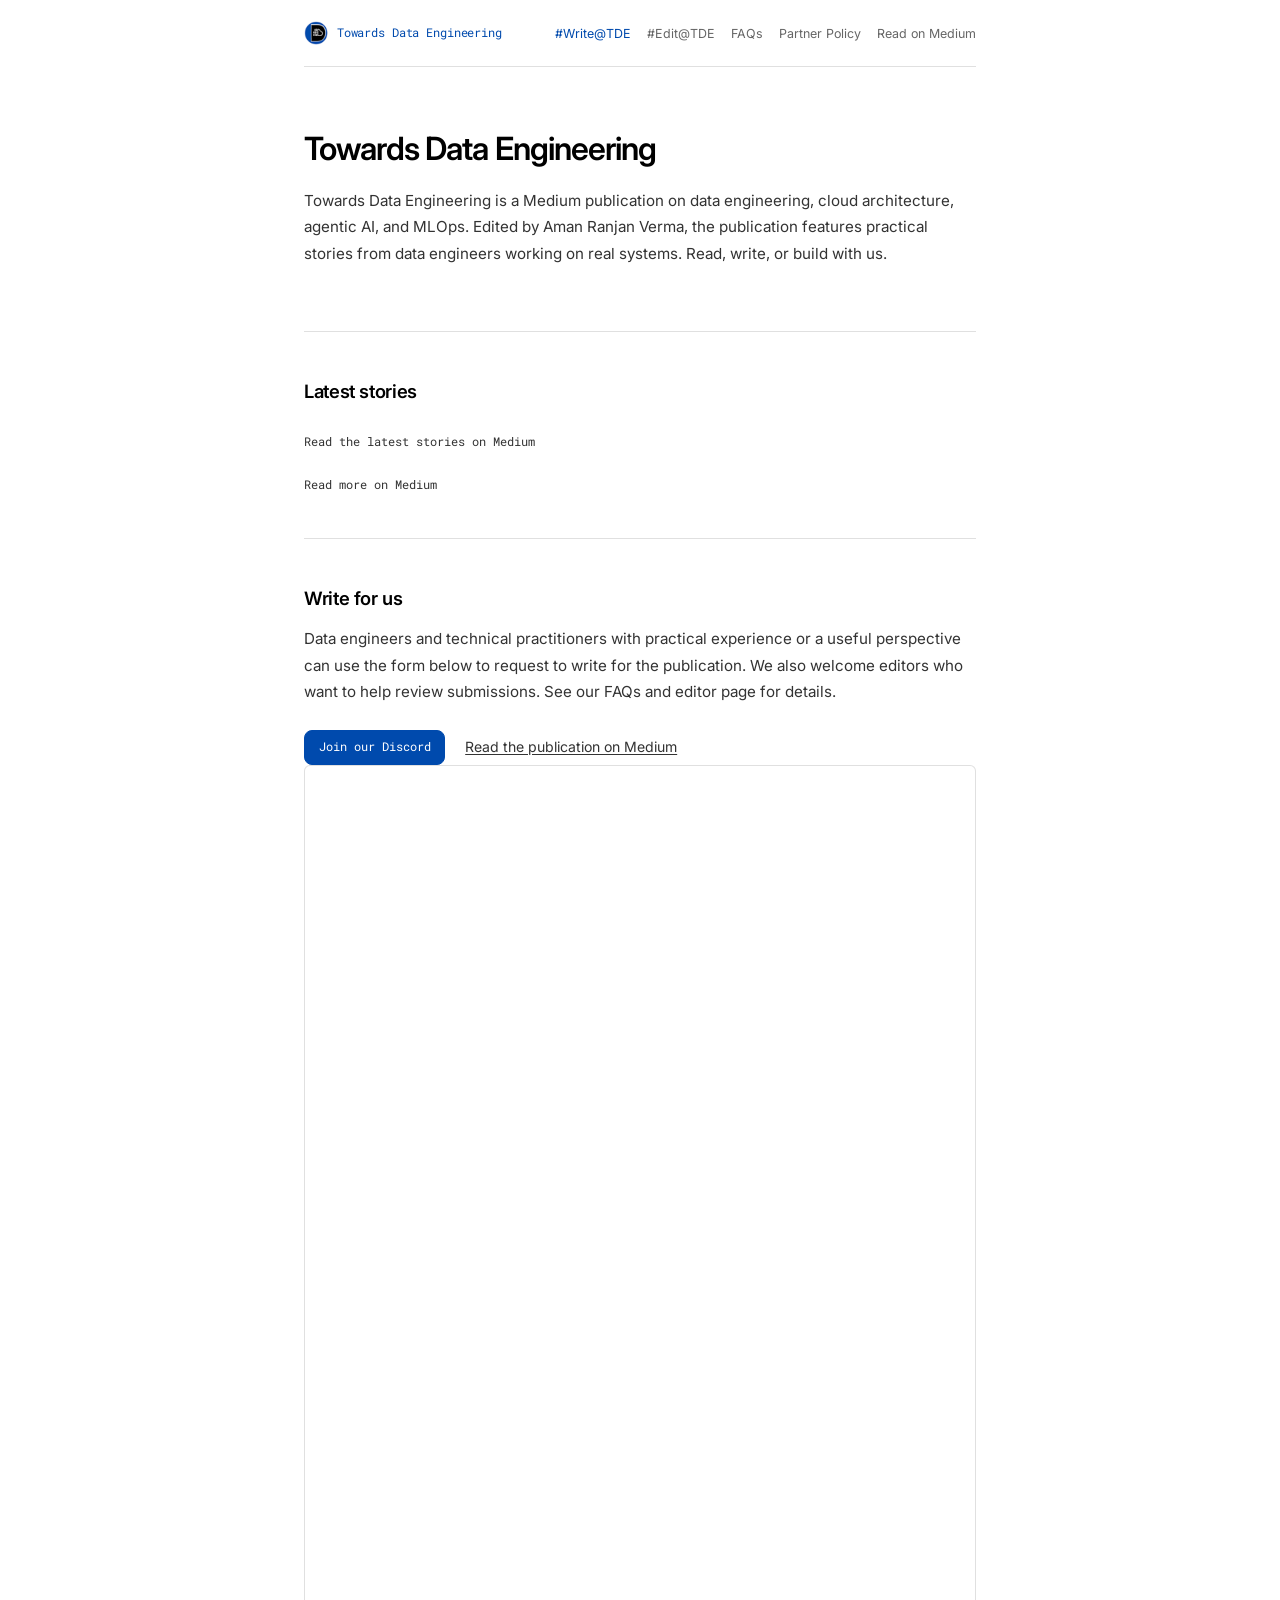
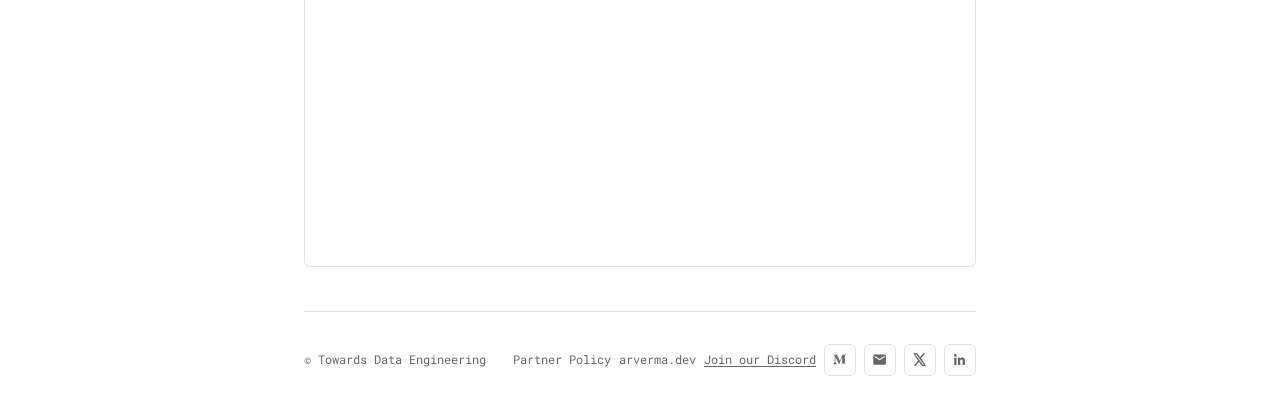
==== commit 56efb90c: "refactor: build-time RSS fetch matching arverma.dev pattern Switch from bot commits to build-time st" ====
--- a/index.html
+++ b/index.html
@@ -119,14 +119,9 @@
         <section class="section">
           <h2 class="section-title">Latest stories</h2>
           <!-- LATEST_STORIES_START -->
-          <ul class="checklist">
-            <li><a href="https://medium.com/towards-data-engineering/10-python-libraries-for-epub-pdf-midi-vcards-and-fuzzy-matching-three-have-traps-aa771a74d445" target="_blank" rel="noopener">10 Python Libraries for EPUB, PDF, MIDI, vCards and Fuzzy Matching (Three Have Traps)</a></li>
-            <li><a href="https://medium.com/towards-data-engineering/your-ai-agent-isnt-dumb-it-s-blind-8e87c0ddb0e2" target="_blank" rel="noopener">Your AI Agent Isn’t Dumb. It’s Blind.</a></li>
-            <li><a href="https://medium.com/towards-data-engineering/6-python-libraries-for-rhymes-nearest-points-http-replay-and-config-files-three-have-traps-b0e59f394656" target="_blank" rel="noopener">6 Python Libraries for Rhymes, Nearest Points, HTTP Replay and Config Files (Three Have Traps)</a></li>
-            <li><a href="https://medium.com/towards-data-engineering/medium-launch-article-building-the-context-engine-on-databricks-e37c75dc2c98" target="_blank" rel="noopener">Medium launch article: Building the Context Engine on Databricks</a></li>
-            <li><a href="https://medium.com/towards-data-engineering/why-pip-install-fails-on-a-locked-down-azure-databricks-workspace-and-the-right-way-to-fix-it-8da2a2d6ceef" target="_blank" rel="noopener">Why pip install fails on a locked-down Azure Databricks workspace (and the right way to fix it)</a></li>
-            <li><a href="https://medium.com/towards-data-engineering/my-first-sprint-felt-like-four-different-meetings-about-the-same-thing-i-was-wrong-7e61a9b43836" target="_blank" rel="noopener">My First Sprint Felt Like Four Different Meetings About the Same Thing. I Was Wrong.</a></li>
-          </ul>
+          <p class="mono-note">
+            <a href="https://medium.com/towards-data-engineering" target="_blank" rel="noopener">Read the latest stories on Medium</a>
+          </p>
           <!-- LATEST_STORIES_END -->
           <p class="mono-note">
             <a href="https://medium.com/towards-data-engineering" target="_blank" rel="noopener">Read more on Medium</a>
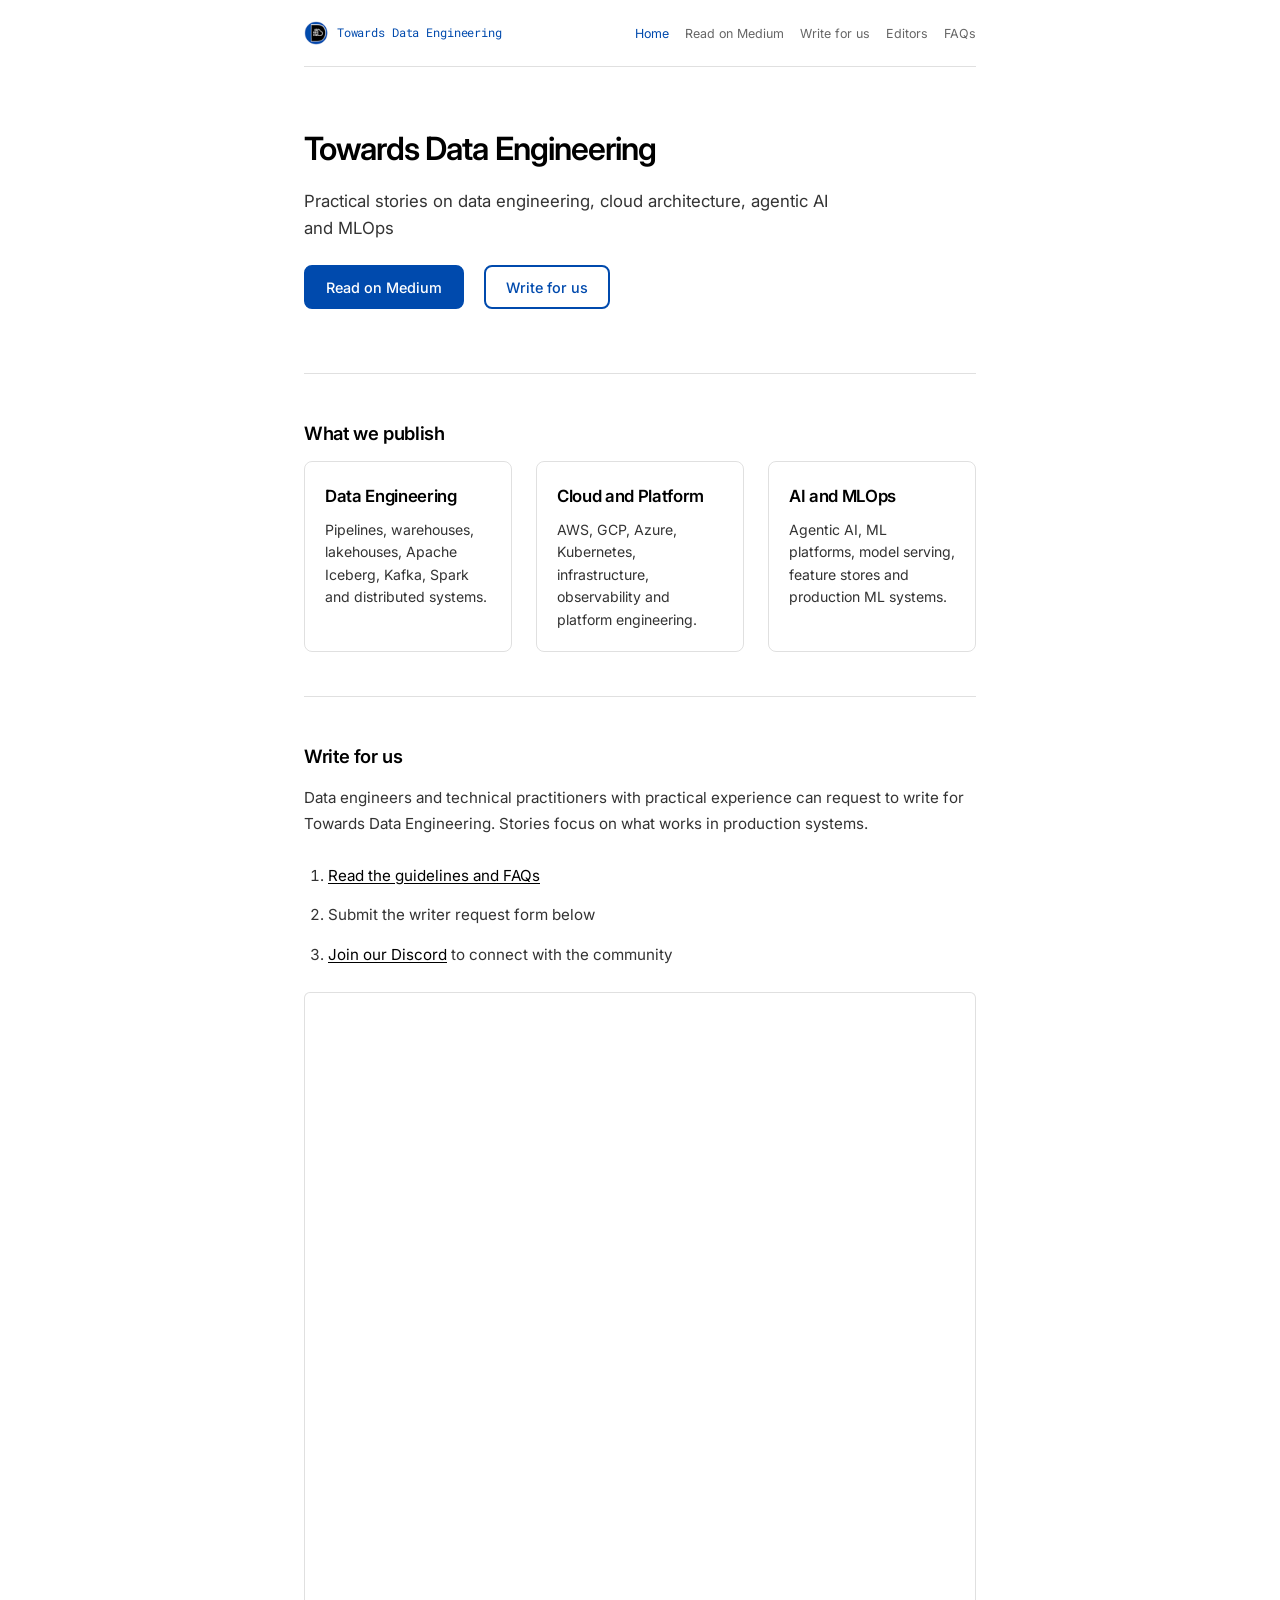
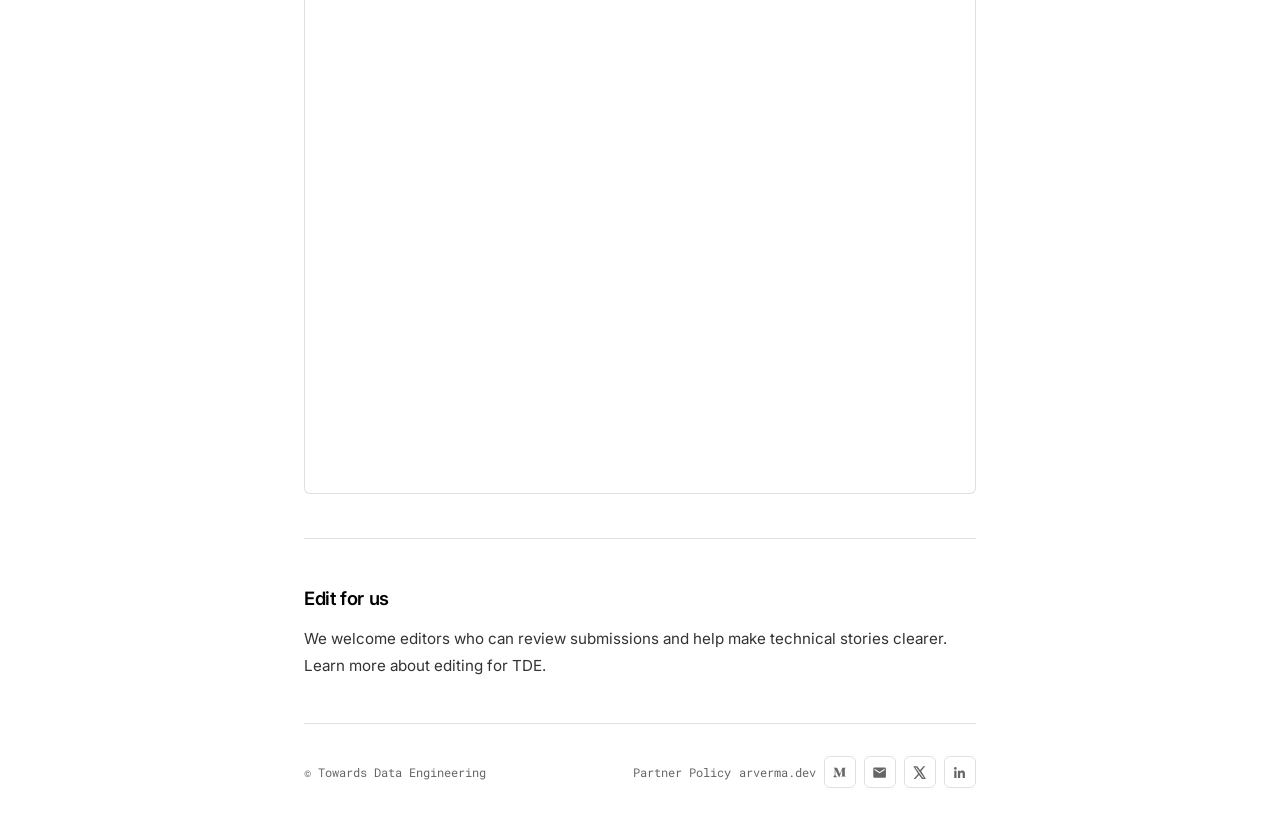
==== commit 64d51395: "feat: redesign for usability, professional look and SEO Remove RSS machinery and Latest stories sect" ====
--- a/index.html
+++ b/index.html
@@ -6,7 +6,7 @@
     <title>Towards Data Engineering | Data Engineering on Medium</title>
     <meta
       name="description"
-      content="Towards Data Engineering is a Medium publication on data engineering, cloud, AI and MLOps. Read the latest stories or write for us."
+      content="Towards Data Engineering is a Medium publication on data engineering, cloud, AI and MLOps. Read practical stories or write for us."
     />
     <meta name="robots" content="index, follow" />
     <link rel="canonical" href="https://tde.arverma.dev/" />
@@ -15,7 +15,7 @@
     <meta property="og:title" content="Towards Data Engineering | Data Engineering on Medium" />
     <meta
       property="og:description"
-      content="Towards Data Engineering is a Medium publication on data engineering, cloud, AI and MLOps. Read the latest stories or write for us."
+      content="Towards Data Engineering is a Medium publication on data engineering, cloud, AI and MLOps. Read practical stories or write for us."
     />
     <meta property="og:url" content="https://tde.arverma.dev/" />
     <meta property="og:image" content="https://tde.arverma.dev/assets/og-image.png" />
@@ -23,10 +23,10 @@
     <meta property="og:image:height" content="630" />
     <meta property="og:image:type" content="image/png" />
     <meta name="twitter:card" content="summary_large_image" />
-    <meta name="twitter:title" content="Write for Towards Data Engineering" />
+    <meta name="twitter:title" content="Towards Data Engineering | Data Engineering on Medium" />
     <meta
       name="twitter:description"
-      content="Submit a writer request to publish practical data engineering, cloud, AI systems, and MLOps stories."
+      content="Towards Data Engineering is a Medium publication on data engineering, cloud, AI and MLOps. Read practical stories or write for us."
     />
     <meta name="twitter:image" content="https://tde.arverma.dev/assets/og-image.png" />
     <script type="application/ld+json">
@@ -65,7 +65,7 @@
             "@id": "https://tde.arverma.dev/#webpage",
             "url": "https://tde.arverma.dev/",
             "name": "Towards Data Engineering | Data Engineering on Medium",
-            "description": "Towards Data Engineering is a Medium publication on data engineering, cloud, AI and MLOps. Read the latest stories or write for us.",
+            "description": "Towards Data Engineering is a Medium publication on data engineering, cloud, AI and MLOps. Read practical stories or write for us.",
             "isPartOf": { "@id": "https://tde.arverma.dev/#website" },
             "about": { "@id": "https://tde.arverma.dev/#organization" }
           }
@@ -98,71 +98,84 @@
           <span class="nav-logo">Towards Data Engineering</span>
         </a>
         <ul class="nav-links">
-          <li><a href="/" aria-current="page">#Write@TDE</a></li>
-          <li><a href="editors.html">#Edit@TDE</a></li>
+          <li><a href="/" aria-current="page">Home</a></li>
+          <li><a href="https://medium.com/towards-data-engineering" target="_blank" rel="noopener">Read on Medium</a></li>
+          <li><a href="#write">Write for us</a></li>
+          <li><a href="editors.html">Editors</a></li>
           <li><a href="faqs.html">FAQs</a></li>
-          <li><a href="partner-policy.html">Partner Policy</a></li>
-          <li><a href="https://medium.com/towards-data-engineering" target="_blank" rel="noopener">Read on Medium</a></li>
         </ul>
       </nav>
 
       <main id="main">
         <header class="hero">
           <h1 class="hero-name">Towards Data Engineering</h1>
-          <p class="hero-bio">
-            Towards Data Engineering is a Medium publication on data engineering, cloud architecture, agentic AI, and MLOps. 
-            Edited by <a href="https://arverma.dev/">Aman Ranjan Verma</a>, the publication features practical stories from 
-            data engineers working on real systems. Read, write, or build with us.
+          <p class="hero-tagline">
+            Practical stories on data engineering, cloud architecture, agentic AI and MLOps
           </p>
+          <div class="hero-actions">
+            <a class="button button-primary" href="https://medium.com/towards-data-engineering" target="_blank" rel="noopener">Read on Medium</a>
+            <a class="button button-secondary" href="#write">Write for us</a>
+          </div>
         </header>
 
         <section class="section">
-          <h2 class="section-title">Latest stories</h2>
-          <!-- LATEST_STORIES_START -->
-          <p class="mono-note">
-            <a href="https://medium.com/towards-data-engineering" target="_blank" rel="noopener">Read the latest stories on Medium</a>
-          </p>
-          <!-- LATEST_STORIES_END -->
-          <p class="mono-note">
-            <a href="https://medium.com/towards-data-engineering" target="_blank" rel="noopener">Read more on Medium</a>
-          </p>
+          <h2 class="section-title">What we publish</h2>
+          <ul class="topic-list">
+            <li class="topic-item">
+              <h3 class="topic-name">Data Engineering</h3>
+              <p class="topic-desc">Pipelines, warehouses, lakehouses, Apache Iceberg, Kafka, Spark and distributed systems.</p>
+            </li>
+            <li class="topic-item">
+              <h3 class="topic-name">Cloud and Platform</h3>
+              <p class="topic-desc">AWS, GCP, Azure, Kubernetes, infrastructure, observability and platform engineering.</p>
+            </li>
+            <li class="topic-item">
+              <h3 class="topic-name">AI and MLOps</h3>
+              <p class="topic-desc">Agentic AI, ML platforms, model serving, feature stores and production ML systems.</p>
+            </li>
+          </ul>
         </section>
 
-        <section class="section">
+        <section class="section" id="write">
           <h2 class="section-title">Write for us</h2>
           <p class="section-body">
-            Data engineers and technical practitioners with practical experience or a useful perspective can 
-            use the form below to request to write for the publication. We also welcome editors who want to help 
-            review submissions. See our <a href="faqs.html">FAQs</a> and <a href="editors.html">editor page</a> for details.
+            Data engineers and technical practitioners with practical experience can request to write for Towards Data Engineering. Stories focus on what works in production systems.
           </p>
-          <div class="hero-actions">
-            <a data-discord-link class="discord-button" href="#">Join our Discord</a>
-            <a class="medium-link" href="https://medium.com/towards-data-engineering" target="_blank" rel="noopener">Read the publication on Medium</a>
-          </div>
+          <ol class="steps-list">
+            <li><a href="faqs.html">Read the guidelines and FAQs</a></li>
+            <li>Submit the writer request form below</li>
+            <li><a data-discord-link href="#">Join our Discord</a> to connect with the community</li>
+          </ol>
           <div class="form-embed">
             <iframe
               src="https://docs.google.com/forms/d/e/1FAIpQLSeVCp8TaDkdbPjp7aX94Ck4LaxaVjkb65P8IfoFq_Y25jFF8w/viewform?embedded=true"
-              title="Writer request form"
+              title="Writer request form for Towards Data Engineering"
               loading="lazy"
             >
-              Loading…
+              Loading form...
             </iframe>
           </div>
         </section>
+
+        <section class="section section-editors">
+          <h2 class="section-title">Edit for us</h2>
+          <p class="section-body">
+            We welcome editors who can review submissions and help make technical stories clearer. <a href="editors.html">Learn more about editing for TDE</a>.
+          </p>
+        </section>
       </main>
 
       <footer class="footer">
         <span>© Towards Data Engineering</span>
-        <div class="footer-links">
+        <nav class="footer-links" aria-label="Footer">
           <a href="partner-policy.html">Partner Policy</a>
-          <a href="https://arverma.dev/">arverma.dev</a>
-          <a data-discord-link class="discord-link" href="#">Join our Discord</a>
+          <a href="https://arverma.dev/" target="_blank" rel="noopener">arverma.dev</a>
           <a
             class="icon-link"
             href="https://medium.com/towards-data-engineering"
             target="_blank"
             rel="noopener noreferrer"
-            aria-label="Medium"
+            aria-label="Read Towards Data Engineering on Medium"
             title="Medium"
           >
             <svg viewBox="0 0 24 24" aria-hidden="true">
@@ -174,7 +187,7 @@
           <a
             class="icon-link"
             href="mailto:towardsdataengg@gmail.com"
-            aria-label="Email"
+            aria-label="Email Towards Data Engineering"
             title="Email"
           >
             <svg viewBox="0 0 24 24" aria-hidden="true">
@@ -188,7 +201,7 @@
             href="https://x.com/TowardsDataEngg"
             target="_blank"
             rel="noopener noreferrer"
-            aria-label="X"
+            aria-label="Follow Towards Data Engineering on X"
             title="X"
           >
             <svg viewBox="0 0 24 24" aria-hidden="true">
@@ -199,10 +212,10 @@
           </a>
           <a
             class="icon-link"
-            href="https://www.linkedin.com/company/towards-data-engineering/posts/?viewAsMember=true"
+            href="https://www.linkedin.com/company/towards-data-engineering/"
             target="_blank"
             rel="noopener noreferrer"
-            aria-label="LinkedIn"
+            aria-label="Follow Towards Data Engineering on LinkedIn"
             title="LinkedIn"
           >
             <svg viewBox="0 0 24 24" aria-hidden="true">
@@ -211,7 +224,7 @@
               />
             </svg>
           </a>
-        </div>
+        </nav>
       </footer>
     </div>
     <script src="js/site.js"></script>
--- a/css/global.css
+++ b/css/global.css
@@ -698,3 +698,135 @@
     animation: none !important;
   }
 }
+
+/* Buttons */
+.button {
+  display: inline-flex;
+  align-items: center;
+  justify-content: center;
+  padding: 0.7rem 1.25rem;
+  border: 2px solid var(--accent);
+  border-radius: var(--radius);
+  font-family: var(--font);
+  font-size: 0.9rem;
+  font-weight: 500;
+  line-height: 1.2;
+  text-decoration: none;
+  transition: all 0.2s ease;
+  cursor: pointer;
+}
+
+.button-primary {
+  background: var(--accent);
+  color: #ffffff;
+}
+
+.button-primary:hover {
+  background: transparent;
+  color: var(--accent);
+}
+
+.button-secondary {
+  background: transparent;
+  color: var(--accent);
+}
+
+.button-secondary:hover {
+  background: var(--accent);
+  color: #ffffff;
+}
+
+.button:focus-visible {
+  outline: 2px solid var(--accent);
+  outline-offset: 4px;
+}
+
+/* Hero tagline */
+.hero-tagline {
+  margin: 0.85rem 0 0;
+  font-size: 1.05rem;
+  color: var(--ink-2);
+  line-height: 1.6;
+  max-width: 540px;
+}
+
+/* Topic list */
+.topic-list {
+  list-style: none;
+  margin: 0;
+  padding: 0;
+  display: grid;
+  grid-template-columns: repeat(auto-fit, minmax(200px, 1fr));
+  gap: 1.5rem;
+}
+
+.topic-item {
+  padding: 1.25rem;
+  border: 1px solid var(--rule);
+  border-radius: var(--radius);
+  transition: border-color 0.2s ease;
+}
+
+.topic-item:hover {
+  border-color: var(--accent);
+}
+
+.topic-name {
+  margin: 0 0 0.5rem;
+  font-size: 1.05rem;
+  font-weight: 600;
+  color: var(--ink);
+  letter-spacing: -0.02em;
+}
+
+.topic-desc {
+  margin: 0;
+  font-size: 0.88rem;
+  color: var(--ink-2);
+  line-height: 1.6;
+}
+
+/* Steps list */
+.steps-list {
+  margin: 1.5rem 0;
+  padding-left: 1.5rem;
+  font-size: 0.95rem;
+  line-height: 1.8;
+  color: var(--ink-2);
+}
+
+.steps-list li {
+  margin-bottom: 0.75rem;
+}
+
+.steps-list a {
+  color: var(--ink);
+  text-decoration: underline;
+  text-underline-offset: 2px;
+}
+
+.steps-list a:hover {
+  color: var(--accent);
+}
+
+/* Section editors */
+.section-editors {
+  border-bottom: none;
+}
+
+@media (max-width: 580px) {
+  .topic-list {
+    grid-template-columns: 1fr;
+    gap: 1rem;
+  }
+  
+  .button {
+    width: 100%;
+    justify-content: center;
+  }
+  
+  .hero-actions {
+    flex-direction: column;
+    width: 100%;
+  }
+}
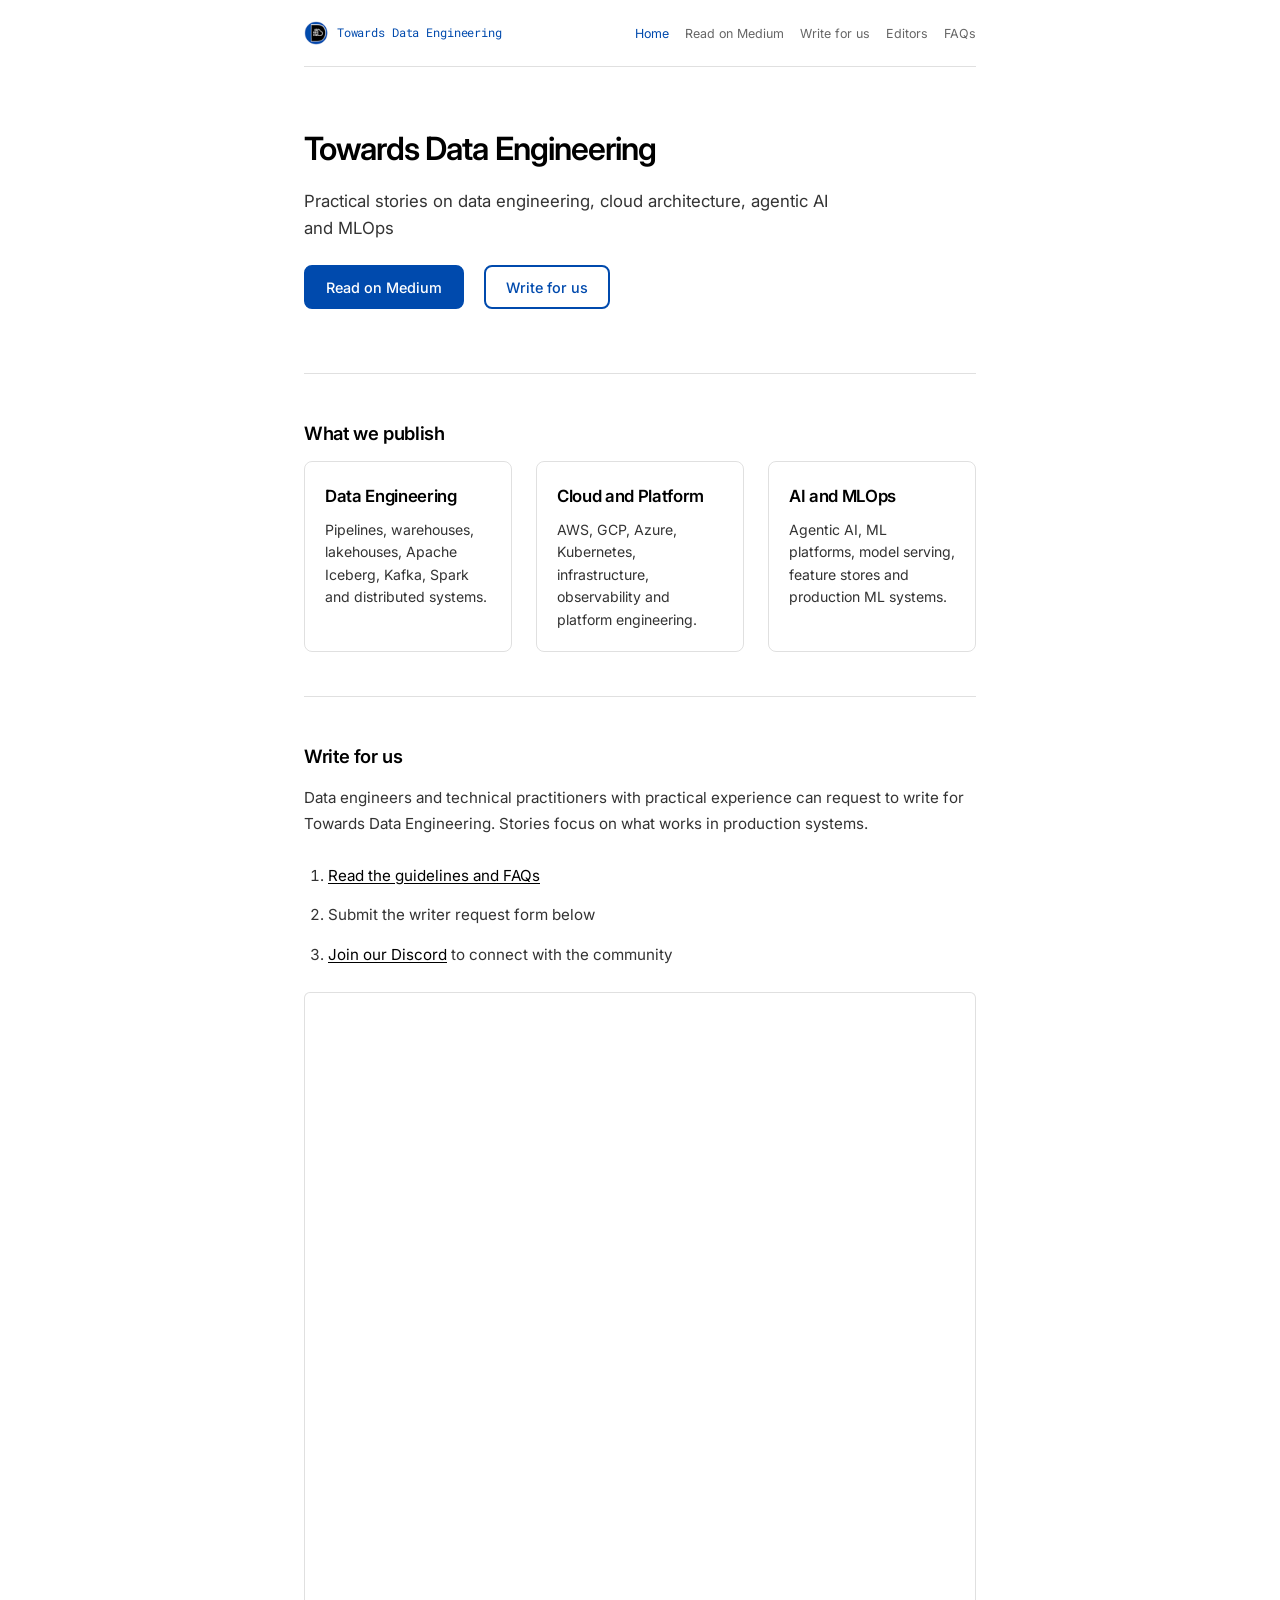
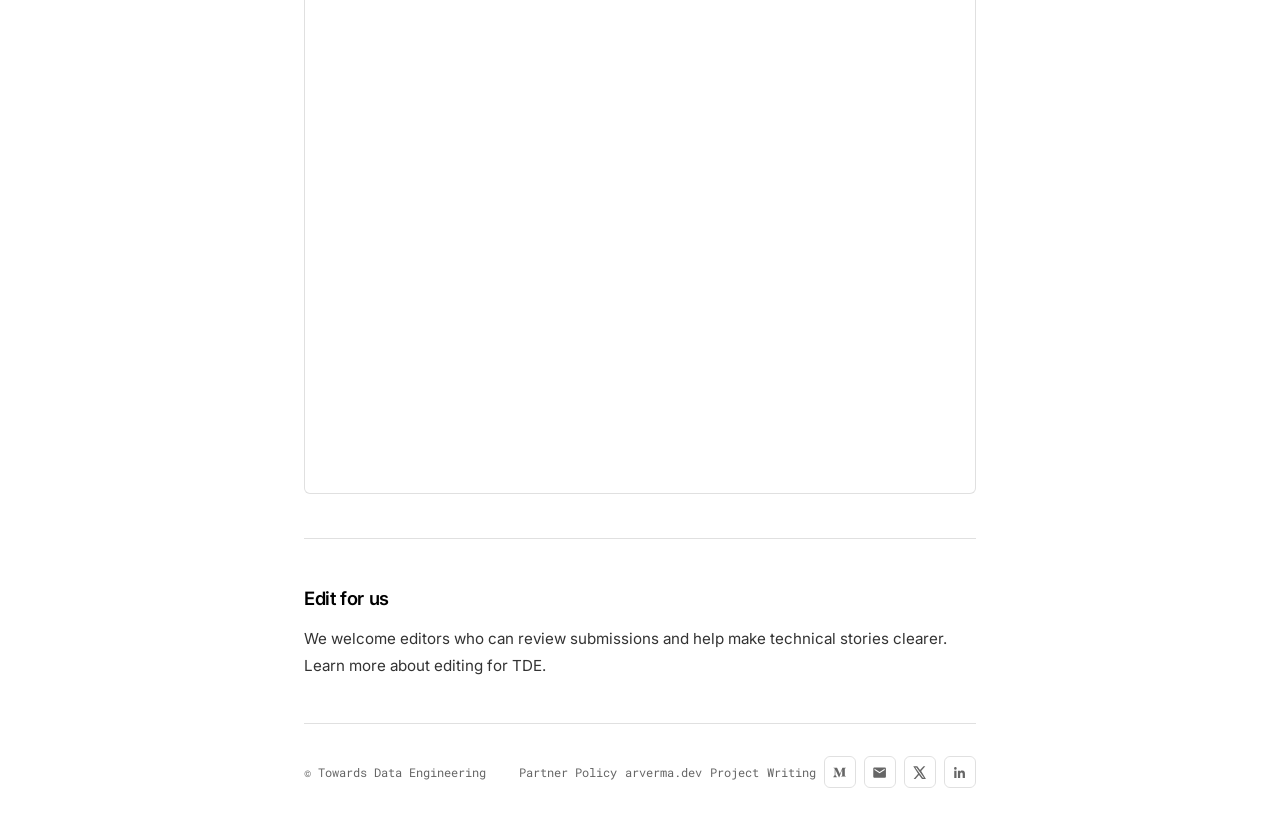
==== commit b1b46740: "feat: add arverma.dev project and writing links to footer Support internal linking by linking every " ====
--- a/index.html
+++ b/index.html
@@ -170,6 +170,8 @@
         <nav class="footer-links" aria-label="Footer">
           <a href="partner-policy.html">Partner Policy</a>
           <a href="https://arverma.dev/" target="_blank" rel="noopener">arverma.dev</a>
+          <a href="https://arverma.dev/projects/towards-data-engineering/" target="_blank" rel="noopener">Project</a>
+          <a href="https://arverma.dev/writing/" target="_blank" rel="noopener">Writing</a>
           <a
             class="icon-link"
             href="https://medium.com/towards-data-engineering"
--- a/css/global.css
+++ b/css/global.css
@@ -764,11 +764,6 @@
   padding: 1.25rem;
   border: 1px solid var(--rule);
   border-radius: var(--radius);
-  transition: border-color 0.2s ease;
-}
-
-.topic-item:hover {
-  border-color: var(--accent);
 }
 
 .topic-name {
